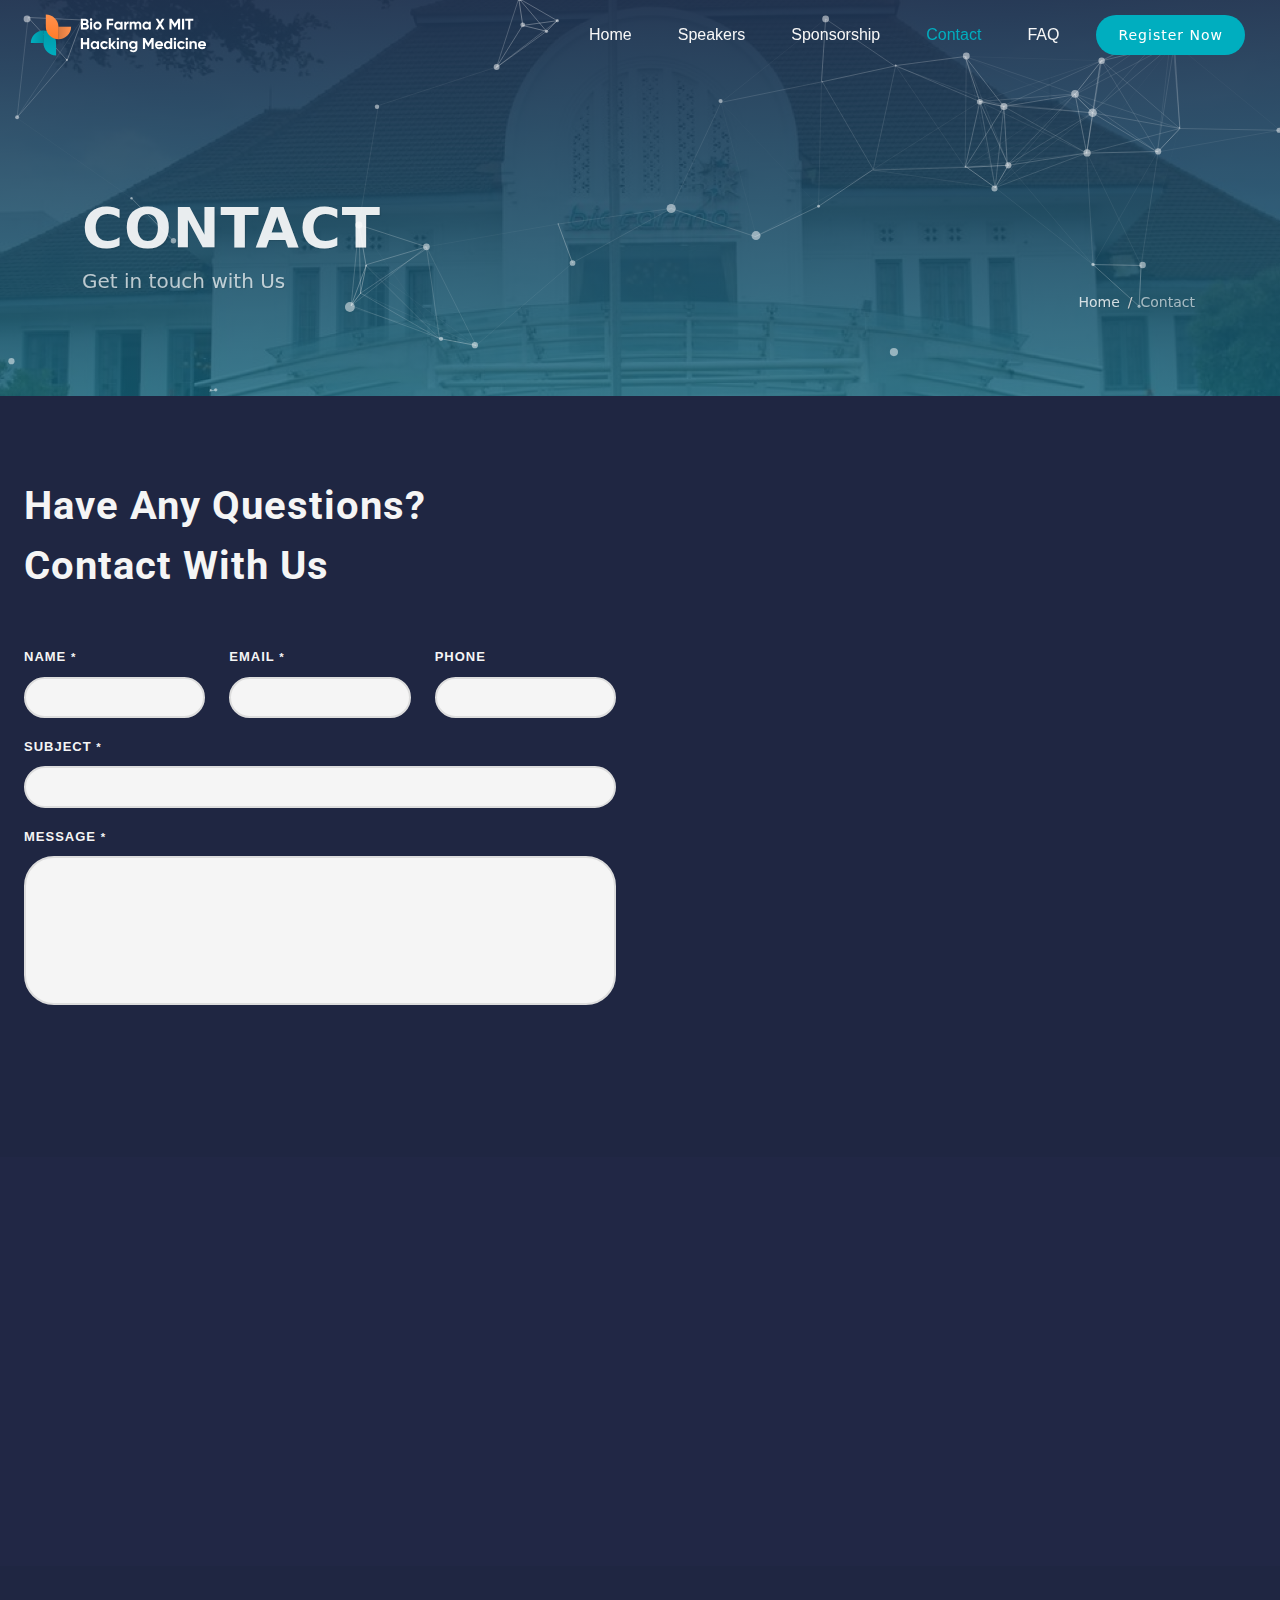
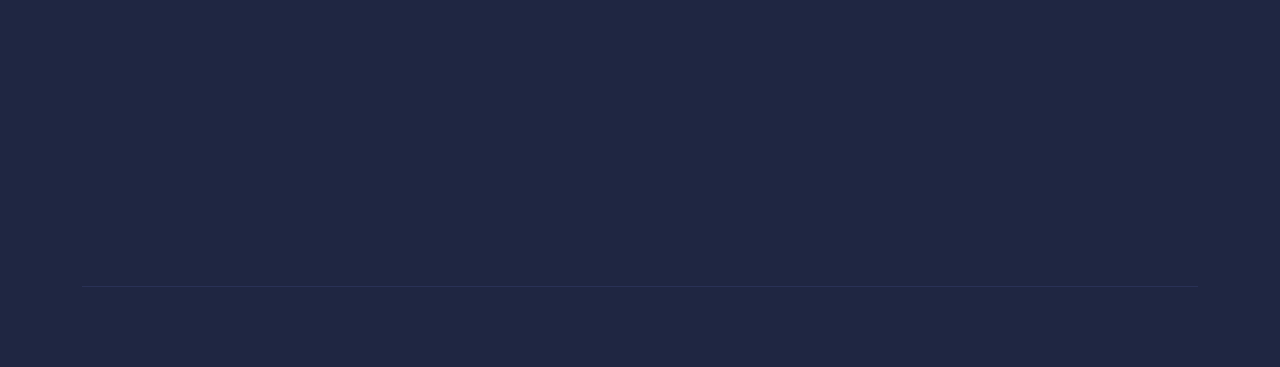
==== contact.html @ 9b9d7ccf "update" ====
<!DOCTYPE html>
<html dir="ltr" lang="en-US">
<head>

	<meta http-equiv="content-type" content="text/html; charset=utf-8" />
	<meta name="author" content="SemiColonWeb" />

	<!-- Stylesheets
	============================================= -->
	<link href="https://fonts.googleapis.com/css?family=Source+Sans+Pro:300,400,600,700|Roboto:300,400,500,700|IBM+Plex+Serif:300,400,500,600&display=swap" rel="stylesheet" type="text/css" />
	<!-- <link href="http://fonts.cdnfonts.com/css/open-sans" rel="stylesheet" type="text/css"> -->
                
	<link rel="stylesheet" href="css/bootstrap.css" type="text/css" />
	<link rel="stylesheet" href="style.css" type="text/css" />

	<!-- One Page Module Specific Stylesheet -->
	<link rel="stylesheet" href="one-page/onepage.css" type="text/css" />
	<!-- / -->

	<link rel="stylesheet" href="https://cdn.jsdelivr.net/npm/bootstrap-icons@1.8.1/font/bootstrap-icons.css">
	<link rel="stylesheet" href="https://cdnjs.cloudflare.com/ajax/libs/font-awesome/6.1.1/css/all.min.css" integrity="sha512-KfkfwYDsLkIlwQp6LFnl8zNdLGxu9YAA1QvwINks4PhcElQSvqcyVLLD9aMhXd13uQjoXtEKNosOWaZqXgel0g==" crossorigin="anonymous" referrerpolicy="no-referrer" />
	<link rel="stylesheet" href="css/dark.css" type="text/css" />
	<link rel="stylesheet" href="css/font-icons.css" type="text/css" />
	<link rel="stylesheet" href="one-page/css/et-line.css" type="text/css" />
	<link rel="stylesheet" href="css/animate.css" type="text/css" />
	<link rel="stylesheet" href="css/magnific-popup.css" type="text/css" />

	<link rel="stylesheet" href="one-page/css/fonts.css" type="text/css" />

	<link rel="stylesheet" href="css/custom.css" type="text/css" />
	<meta name="viewport" content="width=device-width, initial-scale=1" />

	<!-- Document Title
	============================================= -->
	<title>Contact - Bio Farma X MIT Hacking Medicine</title>

	<link rel="icon" type="image/png" sizes="32x32" href="assets/favicon/favicon-32x32.png">
  	<link rel="icon" type="image/png" sizes="16x16" href="assets/favicon/favicon-16x16.png">

	<style>
		.font-secondary { font-family: 'IBM Plex Serif', serif !important; }
		.bgchanger { background-color: #EEE; }

		#oc-watch .owl-item,
		#oc-watch .owl-item img {
			width: auto;
			height: auto;
			margin: 0 auto;
		}

		#oc-watch.owl-carousel .owl-stage {
			display: flex;
			align-items: center;
			justify-content: center;
		}

		#oc-watch .owl-dots { bottom: 20px; }

		#oc-watch .owl-dots { counter-reset: dots; }

		#oc-watch.owl-carousel .owl-dots .owl-dot {
			margin: 0 4px;
			width: auto;
			height: auto;
			opacity: .3 !important;
			border: none;
			background-color: transparent !important;
			font-family: 'IBM Plex Serif', serif;
		}

		#oc-watch .owl-dot:after {
			content: "";
			position: absolute;
			background: #111;
			height: 2px;
			width: 0;
			top: 50%;
			margin: -1px 4px 0;
			transition: all .3s ease;
		}

		#oc-watch.owl-carousel .owl-dots .owl-dot.active {
			margin-right: 34px;
			opacity: 1 !important;
		}

		#oc-watch .owl-dot.active:after { width: 26px; }

		#oc-watch .owl-dot:before {
			counter-increment: dots;
			content: counter(dots, decimal-leading-zero);
		}

		#slider {
			-webkit-transition: background-color .4s ease;
			-o-transition: background-color .4s ease;
			transition: background-color .4s ease;
		}

		@-webkit-keyframes mouse-scroll {
			0% { top: 10%; opacity: 1; }
			100% { top: 30%; opacity: 0; }
		}
		@keyframes mouse-scroll {
			0% { top: 10%; opacity: 1; }
			100% { top: 30%; opacity: 0; }
		}

		@-webkit-keyframes scroll-mouse {
		    from { transform: translateY(-7px); }
		    to { transform: translateY(0); }
		}
		@keyframes scroll-mouse {
		    from { transform: translateY(-7px); }
		    to { transform: translateY(0); }
		}
		.scroll-inner {
			position: relative;
			width: 26px;
			height: 40px;
			border-radius: 18px;
			border: 2px solid #555;
			-webkit-animation: scroll-mouse 1s infinite;
			animation: scroll-mouse 1s infinite;
		}

		.scroll-wheel {
			position: absolute;
			top: 10%;
			left: 50%;
			width: 6px;
			height: 6px;
			border-radius: 50%;
			transform: translateX(-50%);
			background-color: #555;
			-webkit-animation: mouse-scroll 1s infinite;
			-moz-animation: mouse-scroll 1s infinite;
			-o-animation: mouse-scroll 1s infinite;
			animation: mouse-scroll 1s infinite;
		}

		.one-page-arrow {
			bottom: 40px;
			right: 40px;
			left: auto;
		}

	</style>

</head>

<body class="stretched side-push-panel">

	<div class="body-overlay"></div>

	<!-- Document Wrapper
	============================================= -->
	<div id="wrapper" class="clearfix">

		<!-- Header
		============================================= -->
		<header id="header" class="transparent-header full-header dark header-size-custom" data-sticky-shrink="false" data-mobile-sticky="true">
			<div id="header-wrap">
				<div class="container">
					<div class="header-row">

						<!-- Logo
						============================================= -->
						<div id="logo">
							<a href="index.html" class="standard-logo" data-dark-logo="assets/logo/logo-mit-dark.svg"><img src="assets/logo/logo-mit-dark.svg" alt="Canvas Logo"></a>
							<a href="index.html" class="retina-logo" data-dark-logo="assets/logo/logo-mit-dark.svg"><img src="assets/logo/logo-mit-dark.svg" alt="Canvas Logo"></a>
						</div><!-- #logo end -->

						<div class="header-misc d-none d-sm-block">
							<a href="register.html">
								<button class="button button-circle fw-medium ms-0"> Register Now </button>
							</a>
						</div>

						<div id="primary-menu-trigger">
							<svg class="svg-trigger" viewBox="0 0 100 100"><path d="m 30,33 h 40 c 3.722839,0 7.5,3.126468 7.5,8.578427 0,5.451959 -2.727029,8.421573 -7.5,8.421573 h -20"></path><path d="m 30,50 h 40"></path><path d="m 70,67 h -40 c 0,0 -7.5,-0.802118 -7.5,-8.365747 0,-7.563629 7.5,-8.634253 7.5,-8.634253 h 20"></path></svg>
						</div>

						<!-- Primary Navigation
						============================================= -->
						<nav class="primary-menu">

							<ul class="one-page-menu menu-container" data-easing="easeInOutExpo" data-speed="1250" data-offset="70">
								<li class="menu-item">
									<a href="index.html" class="menu-link"><div>Home</div></a>
								</li>
								<li class="menu-item d-none">
									<a href="event.html" class="menu-link"><div>Event</div></a>
								</li>
								<li class="menu-item">
									<a href="#" class="menu-link"><div>Speakers</div></a>
									<ul class="sub-menu-container">
										<li class="menu-item">
											<a class="menu-link" href="speaker.html"><div>Conference Speakers</div></a>
										</li>
										<li class="menu-item">
											<a class="menu-link" href="judges.html"><div>Judges</div></a>
										</li>
										<li class="menu-item">
											<a class="menu-link" href="mentor.html"><div>Mentors</div></a>
										</li>
									</ul>
								</li>
								<li class="menu-item">
									<a href="sponsor.html" class="menu-link"><div>Sponsorship</div></a>
								</li>
								<li class="menu-item current">
									<a href="contact.html" class="menu-link" ><div>Contact</div></a>
								</li>
								<li class="menu-item">
									<a href="faq.html" class="menu-link" ><div>FAQ</div></a>
								</li>
								<li class="menu-item d-block d-sm-none">
									<a href="register.html">
										<button class="button button-circle fw-medium ms-0"> Register Now </button>
									</a>
								</li>
							</ul>

						</nav><!-- #primary-menu end -->

					</div>
				</div>
			</div>
			<div class="header-wrap-clone"></div>
		</header><!-- #header end -->

		<!-- Page Title
		============================================= -->
		<section id="page-title" class="page-title-parallax page-title-dark include-header" data-bottom-top="background-position:0px 300px;" data-top-bottom="background-position:0px -300px;">
			<div id="particles-line"></div>

			<div class="container clearfix" data-animate="fadeInUp" data-delay="10">
				<div class="">
					<h1 class="fw-900">Contact</h1>
					<span class="fc-muted" data-animate="fadeInUp" data-delay="20">Get in touch with Us</span>
				</div>
				<ol class="breadcrumb">
					<li class="breadcrumb-item"><a href="index.html">Home</a></li>
					<li class="breadcrumb-item active" aria-current="page">Contact</li>
				</ol>
			</div>

		</section><!-- #page-title end -->
		

		<!-- Content
		============================================= -->
		<section id="content">
			<div class="content-wrap bg-dark pt-0">
				<div id="section-contact" class="page-section contact bg-dark py-0">

					<div class="row mx-0 bottommargin-lg align-items-stretch bg-dark-2">
						<div class="col-lg-6 px-0 py-6">
							<div class="container-fluid container-md">
								<!-- <h5 class="text-uppercase ls4 fw-normal mb-2 fc-primary" data-animate="fadeInUp" data-delay="10">Contact Us</h5> -->
								<h2 class="text-capitalize fw-bold font-body mb-5" data-animate="fadeInUp" data-delay="30">Have Any Questions?<br> Contact With Us</h2>

								<div class="form-widget">

									<div class="form-result"></div>
	
									<form class="mb-0" id="template-contactform" name="template-contactform" action="include/form.php" method="post">
	
										<div class="form-process">
											<div class="css3-spinner">
												<div class="css3-spinner-scaler"></div>
											</div>
										</div>
										
										<div class="row" data-animate="fadeInUp" data-delay="40">
											<div class="col-md-4 form-group">
												<label for="template-contactform-name">Name <small>*</small></label>
												<input type="text" id="template-contactform-name" name="template-contactform-name" value="" class="sm-form-control required"/>
											</div>
	
											<div class="col-md-4 form-group">
												<label for="template-contactform-email">Email <small>*</small></label>
												<input type="email" id="template-contactform-email" name="template-contactform-email" value="" class="required email sm-form-control" />
											</div>
	
											<div class="col-md-4 form-group">
												<label for="template-contactform-phone">Phone</label>
												<input type="text" id="template-contactform-phone" name="template-contactform-phone" value="" class="sm-form-control" />
											</div>
	
											<div class="w-100"></div>
	
											<div class="col form-group">
												<label for="template-contactform-subject">Subject <small>*</small></label>
												<input type="text" id="template-contactform-subject" name="subject" value="" class="required sm-form-control" />
											</div>
	
											<div class="w-100"></div>
	
											<div class="col-12 form-group">
												<label for="template-contactform-message">Message <small>*</small></label>
												<textarea class="required sm-form-control" id="template-contactform-message" name="template-contactform-message" rows="6" cols="30"></textarea>
											</div>
	
											<div class="col-12 form-group d-none">
												<input type="text" id="template-contactform-botcheck" name="template-contactform-botcheck" value="" class="sm-form-control" />
											</div>
										</div>
										<button data-animate="fadeInUp" data-delay="40" type="submit" id="template-contactform-submit" name="template-contactform-submit" value="submit" class="button button-circle button-large fw-medium">Send Message</button>
	
										<input type="hidden" name="prefix" value="template-contactform-">
	
									</form>
	
								</div>
							</div>
						</div>
						<div class="col-lg-6 d-none d-md-block px-0" id="map-container-google-1" class="z-depth-1-half map-container">
							<iframe data-animate="fadeInRight" data-delay="10" src="https://www.google.com/maps/embed?pb=!1m18!1m12!1m3!1d3960.926352745875!2d107.5982121147204!3d-6.899411595014623!2m3!1f0!2f0!3f0!3m2!1i1024!2i768!4f13.1!3m3!1m2!1s0x2e68e643100f64e5%3A0xb642fd4d3a68face!2sBio%20Farma!5e0!3m2!1sen!2sid!4v1649660480054!5m2!1sen!2sid" style="border:0;" allowfullscreen="" loading="lazy" referrerpolicy="no-referrer-when-downgrade"></iframe>
						</div>
					</div>

					<div class="container clearfix" data-animate="fadeInUp" data-delay="10">

						<div class="row gy-4">
							<div class="col-xl-3 col-md-6">
								<div class="card-contact p-4 center">
									<div class="square-icon">
										<i class="bi bi-geo-alt"></i>
									</div>
									<h4 class="my-3">Head Office</h4>
									<span class="fc-muted">Jl. Pasteur No. 28, Bandung 40161 <br> Jawa Barat Indonesia</span>
								</div>
							</div>
							<div class="col-xl-3 col-md-6">
								<div class="card-contact p-4 center">
									<div class="square-icon">
										<i class="bi bi-envelope"></i>
									</div>
									<h4 class="my-3">Email</h4>
									<a href="mailto:risma.indriyani@biofarma.co.id">
										<span class="fc-muted">Send to <br> risma.indriyani@biofarma.co.id</span>
									</a>
								</div>
							</div>
							<div class="col-xl-3 col-md-6">
								<div class="card-contact p-4 center">
									<div class="square-icon">
										<i class="bi bi-telephone"></i>
									</div>
									<h4 class="my-3">Phone</h4>
									<a href="tel:+62822-6117-7737">
										<span class="fc-muted">Risma Indriyani Mangngalle <br>+62 822-6117-7737</span>
									</a>
								</div>
							</div>
							<div class="col-xl-3 col-md-6">
								<div class="card-contact p-4 center">
									<div class="square-icon">
										<i class="bi bi-instagram"></i>
									</div>
									<h4 class="my-3">Instagram</h4>
									<a href="https://instagram.com/hi.dhc">
										<span class="fc-muted">Follow us <br> @hi.dhc</span>
									</a>
								</div>
							</div>
						</div>

					</div>

				</div>
			</div>
		</section><!-- #content end -->

		<!-- Footer
		============================================= -->
		<footer id="footer" class="bg-dark-2 footer">
			<div class="container">
				<!-- Footer Widgets
				============================================= -->
				<div class="footer-widgets-wrap">

					<div class="row clearfix gy-5">

						<div class="col-lg-6">

							<div class="row">
								<div class="col-lg-8">
									<div class="clearfix mb-4" data-animate="fadeInUp" data-delay="10">
										<img src="assets/logo/logo-mit-dark.svg" alt="Image" class="">
									</div>
									<div class="clearfix" data-animate="fadeInUp" data-delay="20">
										<p class="mb-0 fc-muted">A solution to an existing problem that is developed by intense innovative teamwork in a short amount of time. </p>
									</div>
								</div>
							</div>

						</div>

						<div class="col-lg-6">

							<div class="clearfix dark">
								<div class="row">
									<div class="col-6" data-animate="fadeInUp" data-delay="30">
										<ul class="mb-0">
											<!-- <li class="mb-3"><a href="index.html">Home</a></li> -->
											<li class="mb-3"><a href="speaker.html">Conference Speakers</a></li>
											<li class="mb-3"><a href="judges.html">Judges</a></li>
											<li class="mb-3"><a href="mentor.html">Mentors</a></li>
											<li class="mb-3"><a href="terms.html">Sponsorship</a></li>
										</ul>
									</div>

									<div class="col-6" data-animate="fadeInUp" data-delay="40">
										<ul class="mb-0">
											<li class="mb-3"><a href="contact.html">Contact</a></li>
											<li class="mb-3"><a href="faq.html">FAQ</a></li>
											<li class="mb-3"><a href="terms.html">Terms of Service</a></li>
											<li class="mb-3"><a href="privacy.html">Privacy Policy</a></li>
										</ul>
									</div>
								</div>
							</div>

						</div>

					</div>

				</div><!-- .footer-widgets-wrap end -->
			</div>

			<!-- Copyrights
			============================================= -->
			<div id="copyrights bg-dark-2">
				<div class="container pb-4">

					<div class="line mb-4 mt-0"></div>

					<div class="row justify-content-between d-flex align-items-center gy-4">
						<div class="col-12 col-lg-auto text-center text-lg-start copyrights fc-muted" data-animate="fadeInUp" data-delay="10">
							Copyrights &copy; 2022 All Rights Reserved by <a href="">Bio Farma X MIT
								Hacking Medicine</a>
						</div>

						<div class="col-12 col-lg-auto text-center text-lg-end" data-animate="fadeInUp" data-delay="20">
							<div class=" d-flex justify-content-center">
								<a href="#" class="social-icon inline-block si-small si-borderless mb-0 si-facebook">
									<i class="icon-facebook"></i>
									<i class="icon-facebook"></i>
								</a>
	
								<a href="#" class="social-icon inline-block si-small si-borderless mb-0 si-twitter">
									<i class="icon-twitter"></i>
									<i class="icon-twitter"></i>
								</a>
	
								<a href="#" class="social-icon inline-block si-small si-borderless mb-0 si-gplus">
									<i class="icon-gplus"></i>
									<i class="icon-gplus"></i>
								</a>
	
								<a href="#" class="social-icon inline-block si-small si-borderless mb-0 si-pinterest">
									<i class="icon-pinterest"></i>
									<i class="icon-pinterest"></i>
								</a>
	
								<a href="#" class="social-icon inline-block si-small si-borderless mb-0 si-vimeo">
									<i class="icon-vimeo"></i>
									<i class="icon-vimeo"></i>
								</a>
	
								<a href="#" class="social-icon inline-block si-small si-borderless mb-0 si-github">
									<i class="icon-github"></i>
									<i class="icon-github"></i>
								</a>
	
								<a href="#" class="social-icon inline-block si-small si-borderless mb-0 si-yahoo">
									<i class="icon-yahoo"></i>
									<i class="icon-yahoo"></i>
								</a>
	
								<a href="#" class="social-icon inline-block si-small si-borderless mb-0 si-linkedin">
									<i class="icon-linkedin"></i>
									<i class="icon-linkedin"></i>
								</a>
							</div>
						</div>
					</div>

				</div>
			</div><!-- #copyrights end -->
		</footer><!-- #footer end -->

	</div><!-- #wrapper end -->

	<!-- Go To Top
	============================================= -->
	<div id="gotoTop" class="icon-angle-up"></div>

	<!-- JavaScripts
	============================================= -->
	<script src="js/jquery.js"></script>
	<script src="js/plugins.min.js"></script>
	<script src="https://maps.google.com/maps/api/js?key=YOUR-API-KEY"></script>

	<!-- Main Particles Js
	============================================= -->
	<script src="js/particles/particles.min.js"></script>
	<script src="js/particles/particles-line.js"></script><!-- Particles Line -->

	<!-- Footer Scripts
	============================================= -->
	<script src="js/functions.js"></script>

	<script>

		jQuery(window).on( 'pluginCarouselReady', function() {
			var owlWatch	= $('#oc-watch'),
				owlWatchbg	= $('.bgchanger');

			owlWatch.on('translated.owl.carousel changed.owl.carousel', function(event) {
				var bgcolor = owlWatch.find('.active img').attr('data-bg');
				owlWatchbg.css({ 'background-color': bgcolor });
			});
		});


	</script>

</body>
</html>
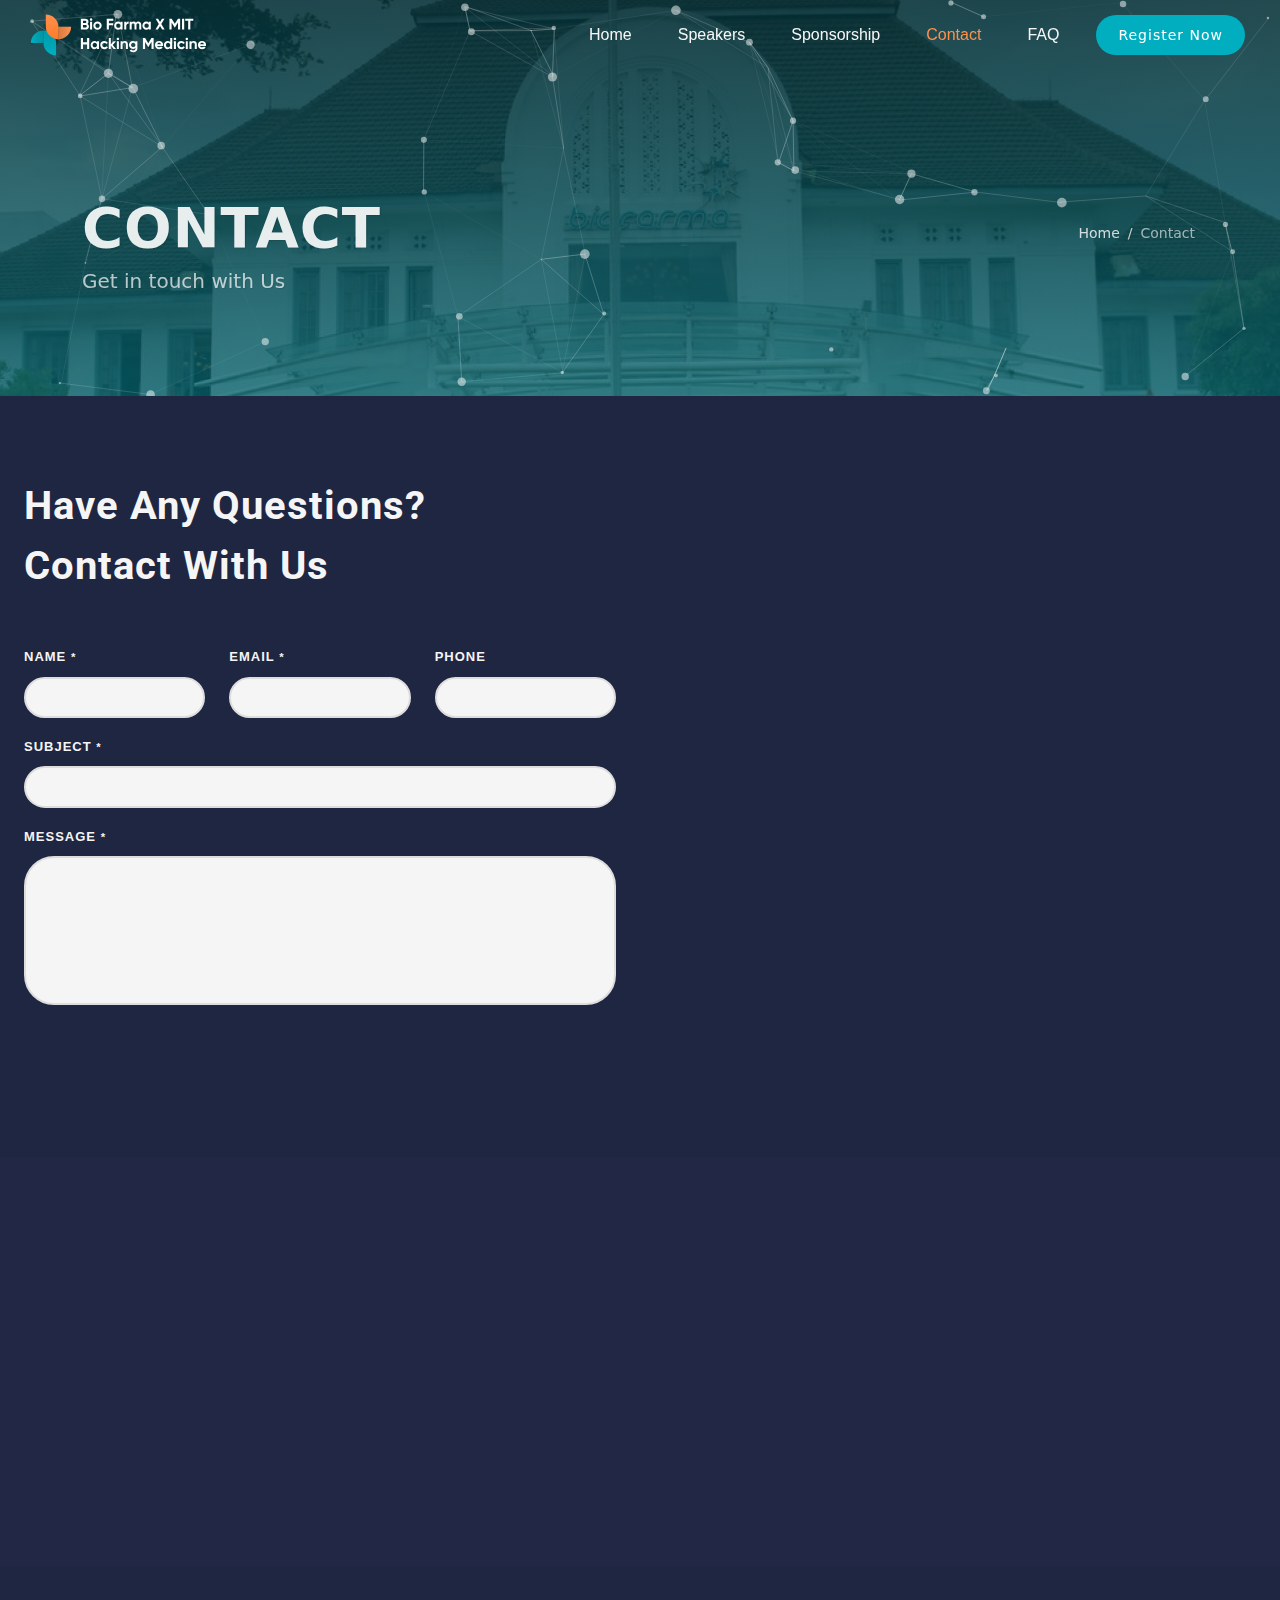
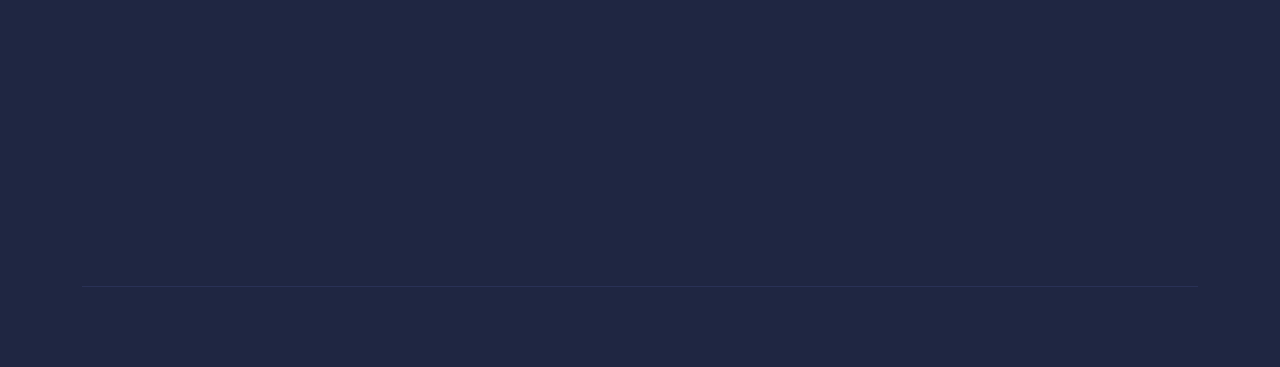
==== commit 4a2fc3f9: "update" ====
--- a/contact.html
+++ b/contact.html
@@ -350,6 +350,7 @@
 										<i class="bi bi-telephone"></i>
 									</div>
 									<h4 class="my-3">Phone</h4>
+									<!-- <a href="https://wa.me/+6282261177737"></a> -->
 									<a href="tel:+62822-6117-7737">
 										<span class="fc-muted">Risma Indriyani Mangngalle <br>+62 822-6117-7737</span>
 									</a>
@@ -440,7 +441,7 @@
 
 					<div class="row justify-content-between d-flex align-items-center gy-4">
 						<div class="col-12 col-lg-auto text-center text-lg-start copyrights fc-muted" data-animate="fadeInUp" data-delay="10">
-							Copyrights &copy; 2022 All Rights Reserved by <a href="">Bio Farma X MIT
+							Copyrights &copy; 2022 All Rights Reserved by <a href="index.html">Bio Farma X MIT
 								Hacking Medicine</a>
 						</div>
 
--- a/css/custom.css
+++ b/css/custom.css
@@ -27,7 +27,7 @@
 }
 
 a:hover {
-    color: #00AEBF;
+    color: #FF914D;
 }
 
 .full-width {
@@ -204,7 +204,7 @@
 }
 
 .sub-menu-container .menu-item.current > .menu-link {
-    color: #00AEBF !important;
+    color: #FF914D !important;
 }
 
 .w-80 {
@@ -227,7 +227,7 @@
 .breadcrumb {
     position: absolute !important;
     width: auto !important;
-    top: 85% !important;
+    top: 50% !important;
     left: auto !important;
     right: 15px !important;
     margin: 0 !important;
@@ -656,7 +656,7 @@
     /* background-image: url('../assets/images/pat3.svg'); */
     background-size: cover;
     padding: 100px 0;
-    background-image: linear-gradient(to top, rgba(0, 174, 191, 0.6), rgb(33, 39, 69)), url("../assets/images/heritage.jpg");
+    background-image: linear-gradient(to top, rgba(0, 174, 191, 0.6), rgba(1, 33, 37, 0.9)), url("../assets/images/heritage.jpg");
 }
 
 .title-block {
@@ -1109,7 +1109,7 @@
 }
 
 .contact .card-contact span:hover {
-    color: #00AEBF !important;
+    color: #FF914D !important;
     transition: all 1s cubic-bezier(.215, .61, .355, 1);
 }
 
@@ -1160,7 +1160,7 @@
 }
 
 .footer a:hover {
-    color: #00AEBF !important;
+    color: #FF914D !important;
 }
 
 .footer .btn:hover {
@@ -1193,6 +1193,10 @@
     border-color: #fff !important;
     border: 0px solid;
 }
+
+.dark .menu-item:hover > .menu-link, .dark .menu-item.current > .menu-link {
+    color: #FF914D;
+  }
 
 .copyrights {
     font-size: 14px;
@@ -1269,11 +1273,12 @@
         background-color: #272F53;
         border-radius: 14px;
         padding: 14px;
+        margin-bottom: 12px !important;
         /* overflow: hidden !important; */
     }
 
     .sub-menu-container {
-        border-left: 2px solid #00AEBF;
+        border-left: 2px solid #FF914D;
         margin-left: 5px;
     }
 
@@ -1327,7 +1332,7 @@
     .sub-menu-container .menu-item:hover > .menu-link {
         background-color: #272F53;
         padding-left: 18px;
-        color: #00AEBF !important;
+        color: #FF914D !important;
         border-radius: 14px;
     }
 
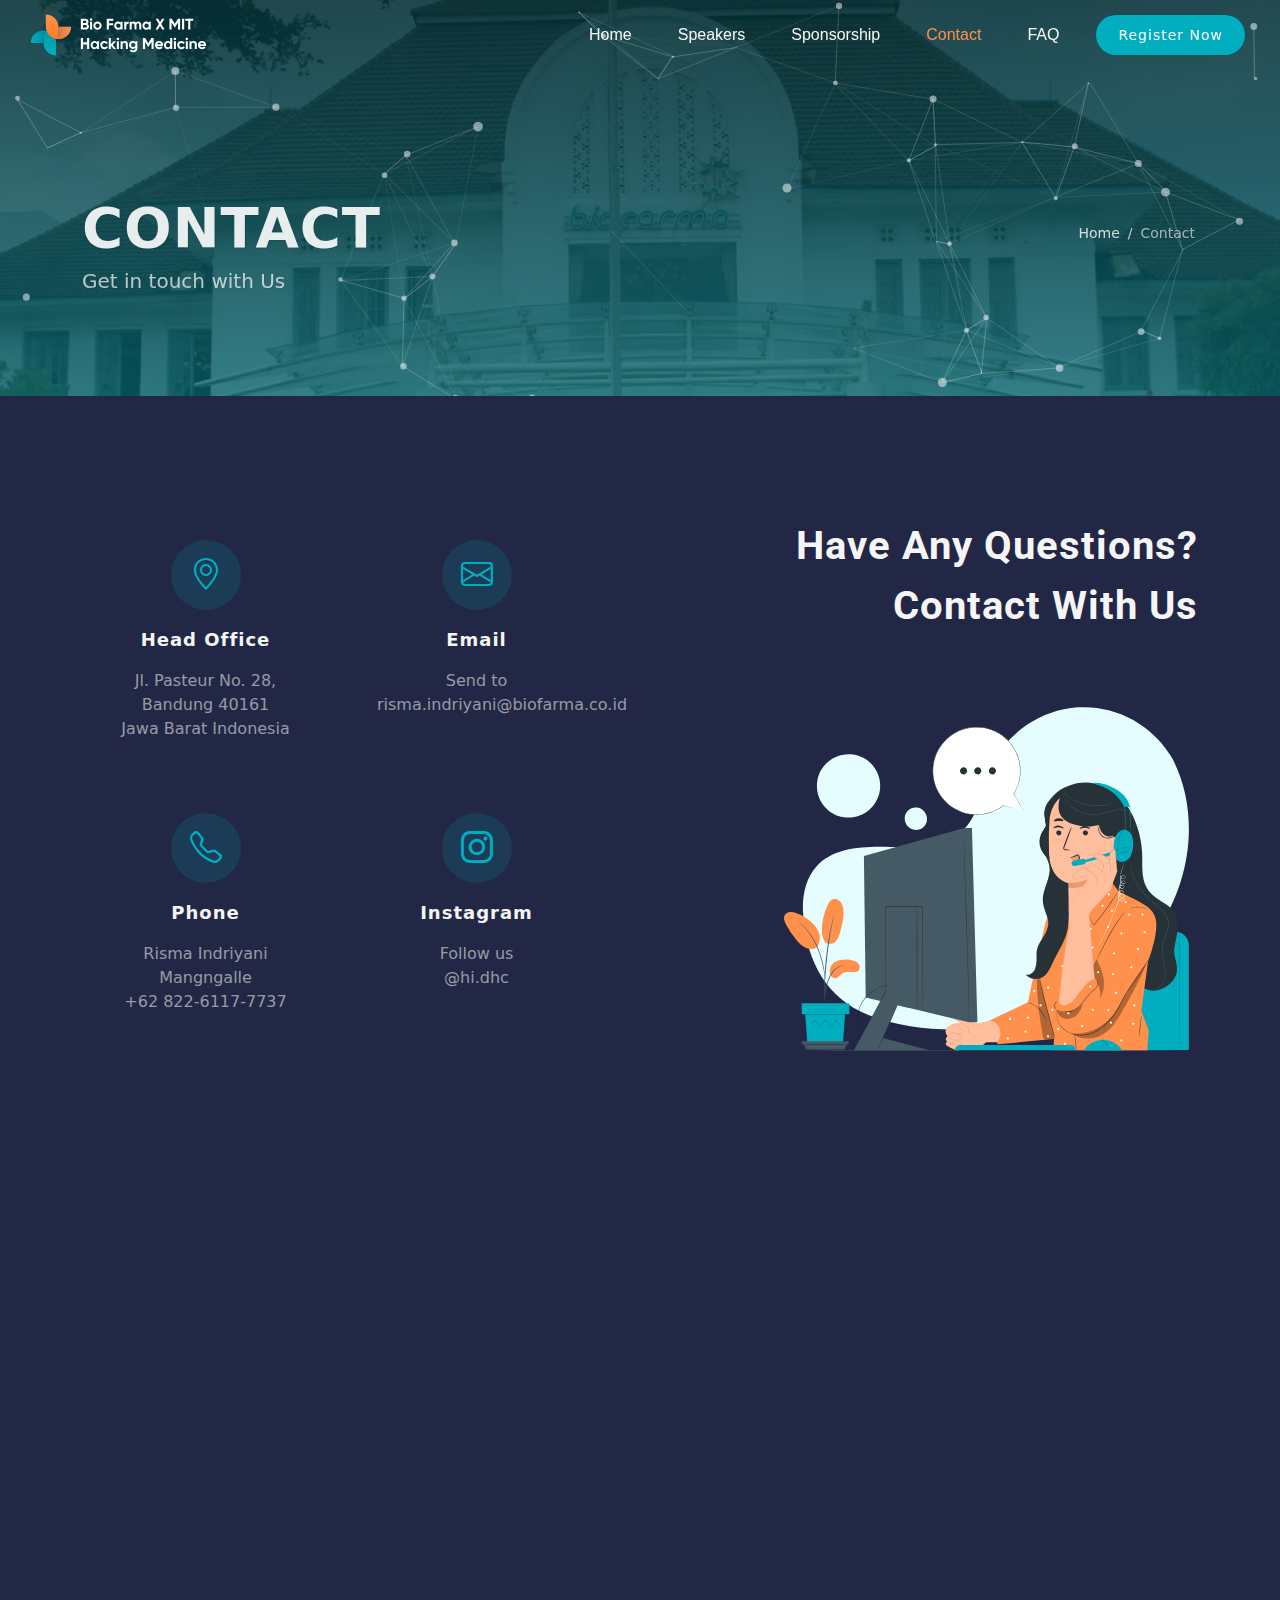
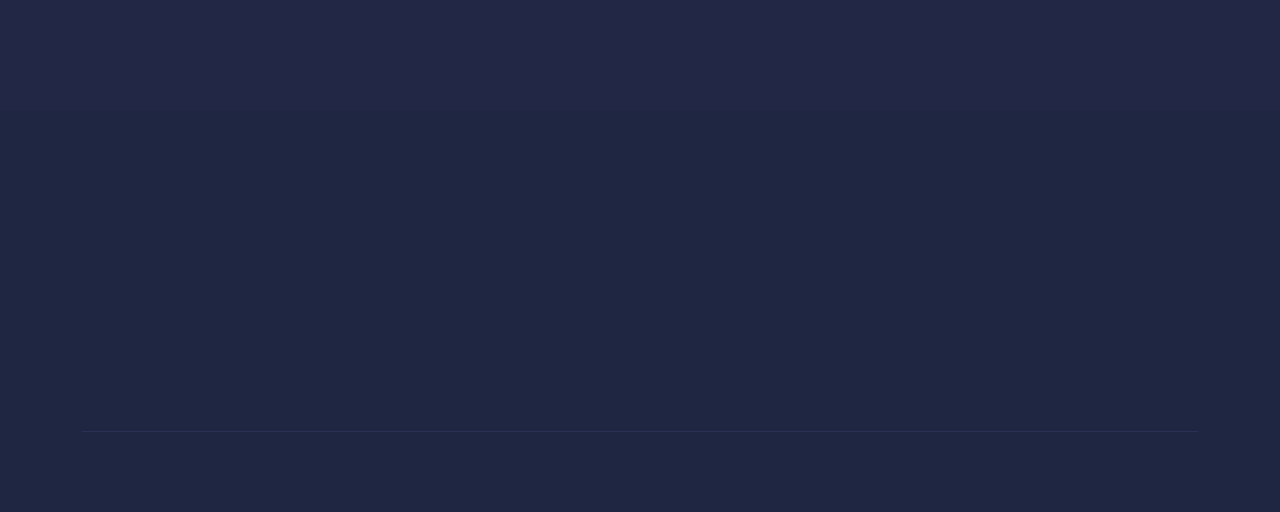
==== commit f6edf65c: "update contact page" ====
--- a/contact.html
+++ b/contact.html
@@ -252,20 +252,20 @@
 		<!-- Content
 		============================================= -->
 		<section id="content">
-			<div class="content-wrap bg-dark pt-0">
-				<div id="section-contact" class="page-section contact bg-dark py-0">
-
-					<div class="row mx-0 bottommargin-lg align-items-stretch bg-dark-2">
+			<div class="content-wrap py-0">
+				<div id="section-contact" class="page-section contact bg-dark pb-0">
+
+					<!-- <div class="row mx-0 bottommargin-lg align-items-stretch bg-dark-2">
 						<div class="col-lg-6 px-0 py-6">
 							<div class="container-fluid container-md">
-								<!-- <h5 class="text-uppercase ls4 fw-normal mb-2 fc-primary" data-animate="fadeInUp" data-delay="10">Contact Us</h5> -->
+								<h5 class="text-uppercase ls4 fw-normal mb-2 fc-primary" data-animate="fadeInUp" data-delay="10">Contact Us</h5>
 								<h2 class="text-capitalize fw-bold font-body mb-5" data-animate="fadeInUp" data-delay="30">Have Any Questions?<br> Contact With Us</h2>
 
 								<div class="form-widget">
 
 									<div class="form-result"></div>
 	
-									<form class="mb-0" id="template-contactform" name="template-contactform" action="include/form.php" method="post">
+									<form class="mb-0" id="template-contactform" name="template-contactform" action="https://formsubmit.co/el/zaleco" method="POST">
 	
 										<div class="form-process">
 											<div class="css3-spinner">
@@ -319,56 +319,71 @@
 						<div class="col-lg-6 d-none d-md-block px-0" id="map-container-google-1" class="z-depth-1-half map-container">
 							<iframe data-animate="fadeInRight" data-delay="10" src="https://www.google.com/maps/embed?pb=!1m18!1m12!1m3!1d3960.926352745875!2d107.5982121147204!3d-6.899411595014623!2m3!1f0!2f0!3f0!3m2!1i1024!2i768!4f13.1!3m3!1m2!1s0x2e68e643100f64e5%3A0xb642fd4d3a68face!2sBio%20Farma!5e0!3m2!1sen!2sid!4v1649660480054!5m2!1sen!2sid" style="border:0;" allowfullscreen="" loading="lazy" referrerpolicy="no-referrer-when-downgrade"></iframe>
 						</div>
-					</div>
-
-					<div class="container clearfix" data-animate="fadeInUp" data-delay="10">
-
-						<div class="row gy-4">
-							<div class="col-xl-3 col-md-6">
-								<div class="card-contact p-4 center">
-									<div class="square-icon">
-										<i class="bi bi-geo-alt"></i>
-									</div>
-									<h4 class="my-3">Head Office</h4>
-									<span class="fc-muted">Jl. Pasteur No. 28, Bandung 40161 <br> Jawa Barat Indonesia</span>
+					</div> -->
+
+					<div class="container clearfix pb-6" data-animate="fadeInUp" data-delay="10">
+
+						<div class="row clearfix gx-6">
+							<div class="col-lg-6 order-2 order-lg-1">
+								<div class="row gy-4">
+									<div class="col-md-6" data-animate="fadeInUp" data-delay="30">
+										<a href="https://goo.gl/maps/KEQRrDXi7SucRiPC6" target="_blank">
+											<div class="card-contact p-4 center">
+												<div class="square-icon">
+													<i class="bi bi-geo-alt"></i>
+												</div>
+												<h4 class="my-3">Head Office</h4>
+												<span class="fc-muted">Jl. Pasteur No. 28, Bandung 40161 <br> Jawa Barat Indonesia</span>
+											</div>
+										</a>
+									</div>
+									<div class="col-md-6" data-animate="fadeInUp" data-delay="40">
+										<a href="mailto:risma.indriyani@biofarma.co.id">
+											<div class="card-contact p-4 center">
+												<div class="square-icon">
+													<i class="bi bi-envelope"></i>
+												</div>
+												<h4 class="my-3">Email</h4>
+												<span class="fc-muted">Send to <br> risma.indriyani@biofarma.co.id</span>
+											</div>
+										</a>
+									</div>
+									<div class="col-md-6" data-animate="fadeInUp" data-delay="50">
+										<a href="tel:+62822-6117-7737">
+											<div class="card-contact p-4 center">
+												<div class="square-icon">
+													<i class="bi bi-telephone"></i>
+												</div>
+												<h4 class="my-3">Phone</h4>
+												<!-- <a href="https://wa.me/+6282261177737"></a> -->
+												<span class="fc-muted">Risma Indriyani Mangngalle <br>+62 822-6117-7737</span>
+											</div>
+										</a>
+									</div>
+									<div class="col-md-6">
+										<a href="https://instagram.com/hi.dhc" target="_blank">
+											<div class="card-contact p-4 center">
+												<div class="square-icon">
+													<i class="bi bi-instagram"></i>
+												</div>
+												<h4 class="my-3">Instagram</h4>
+													<span class="fc-muted">Follow us <br> @hi.dhc</span>
+											</div>
+										</a>
+									</div>
 								</div>
 							</div>
-							<div class="col-xl-3 col-md-6">
-								<div class="card-contact p-4 center">
-									<div class="square-icon">
-										<i class="bi bi-envelope"></i>
-									</div>
-									<h4 class="my-3">Email</h4>
-									<a href="mailto:risma.indriyani@biofarma.co.id">
-										<span class="fc-muted">Send to <br> risma.indriyani@biofarma.co.id</span>
-									</a>
-								</div>
+
+							<div class="col-lg-6 order-1 order-lg-2 text-lg-end text-center mb-6">
+								<h2 class="text-capitalize fw-bold font-body mb-5" data-animate="fadeInUp" data-delay="30">Have Any Questions?<br> Contact With Us</h2>
+								<img data-animate="fadeInUp" data-delay="40" class="w-80" src="assets/images/contact-us.svg" alt="FAQ"  data-animate="fadeInUp" data-delay="40">
 							</div>
-							<div class="col-xl-3 col-md-6">
-								<div class="card-contact p-4 center">
-									<div class="square-icon">
-										<i class="bi bi-telephone"></i>
-									</div>
-									<h4 class="my-3">Phone</h4>
-									<!-- <a href="https://wa.me/+6282261177737"></a> -->
-									<a href="tel:+62822-6117-7737">
-										<span class="fc-muted">Risma Indriyani Mangngalle <br>+62 822-6117-7737</span>
-									</a>
-								</div>
-							</div>
-							<div class="col-xl-3 col-md-6">
-								<div class="card-contact p-4 center">
-									<div class="square-icon">
-										<i class="bi bi-instagram"></i>
-									</div>
-									<h4 class="my-3">Instagram</h4>
-									<a href="https://instagram.com/hi.dhc">
-										<span class="fc-muted">Follow us <br> @hi.dhc</span>
-									</a>
-								</div>
-							</div>
-						</div>
-
+						</div>
+
+					</div>
+
+					<div class="d-none d-md-block px-0 map" id="map-container-google-1" class="z-depth-1-half map-container">
+						<iframe data-animate="fadeInRight" data-delay="10" src="https://www.google.com/maps/embed?pb=!1m18!1m12!1m3!1d3960.926352745875!2d107.5982121147204!3d-6.899411595014623!2m3!1f0!2f0!3f0!3m2!1i1024!2i768!4f13.1!3m3!1m2!1s0x2e68e643100f64e5%3A0xb642fd4d3a68face!2sBio%20Farma!5e0!3m2!1sen!2sid!4v1649660480054!5m2!1sen!2sid" style="border:0;" allowfullscreen="" loading="lazy" referrerpolicy="no-referrer-when-downgrade"></iframe>
 					</div>
 
 				</div>
--- a/css/custom.css
+++ b/css/custom.css
@@ -486,6 +486,7 @@
 
 .track {
     background-image: url("../assets/images/biofarma.jpg");
+    padding-bottom: 150px !important;
 }
 
 [id^="particles-"] {
@@ -1108,9 +1109,13 @@
     transition: all 1s cubic-bezier(.215, .61, .355, 1);
 }
 
-.contact .card-contact span:hover {
+.card-contact:hover span {
     color: #FF914D !important;
     transition: all 1s cubic-bezier(.215, .61, .355, 1);
+}
+
+.map {
+    height: 500px;
 }
 
 .card-contact {
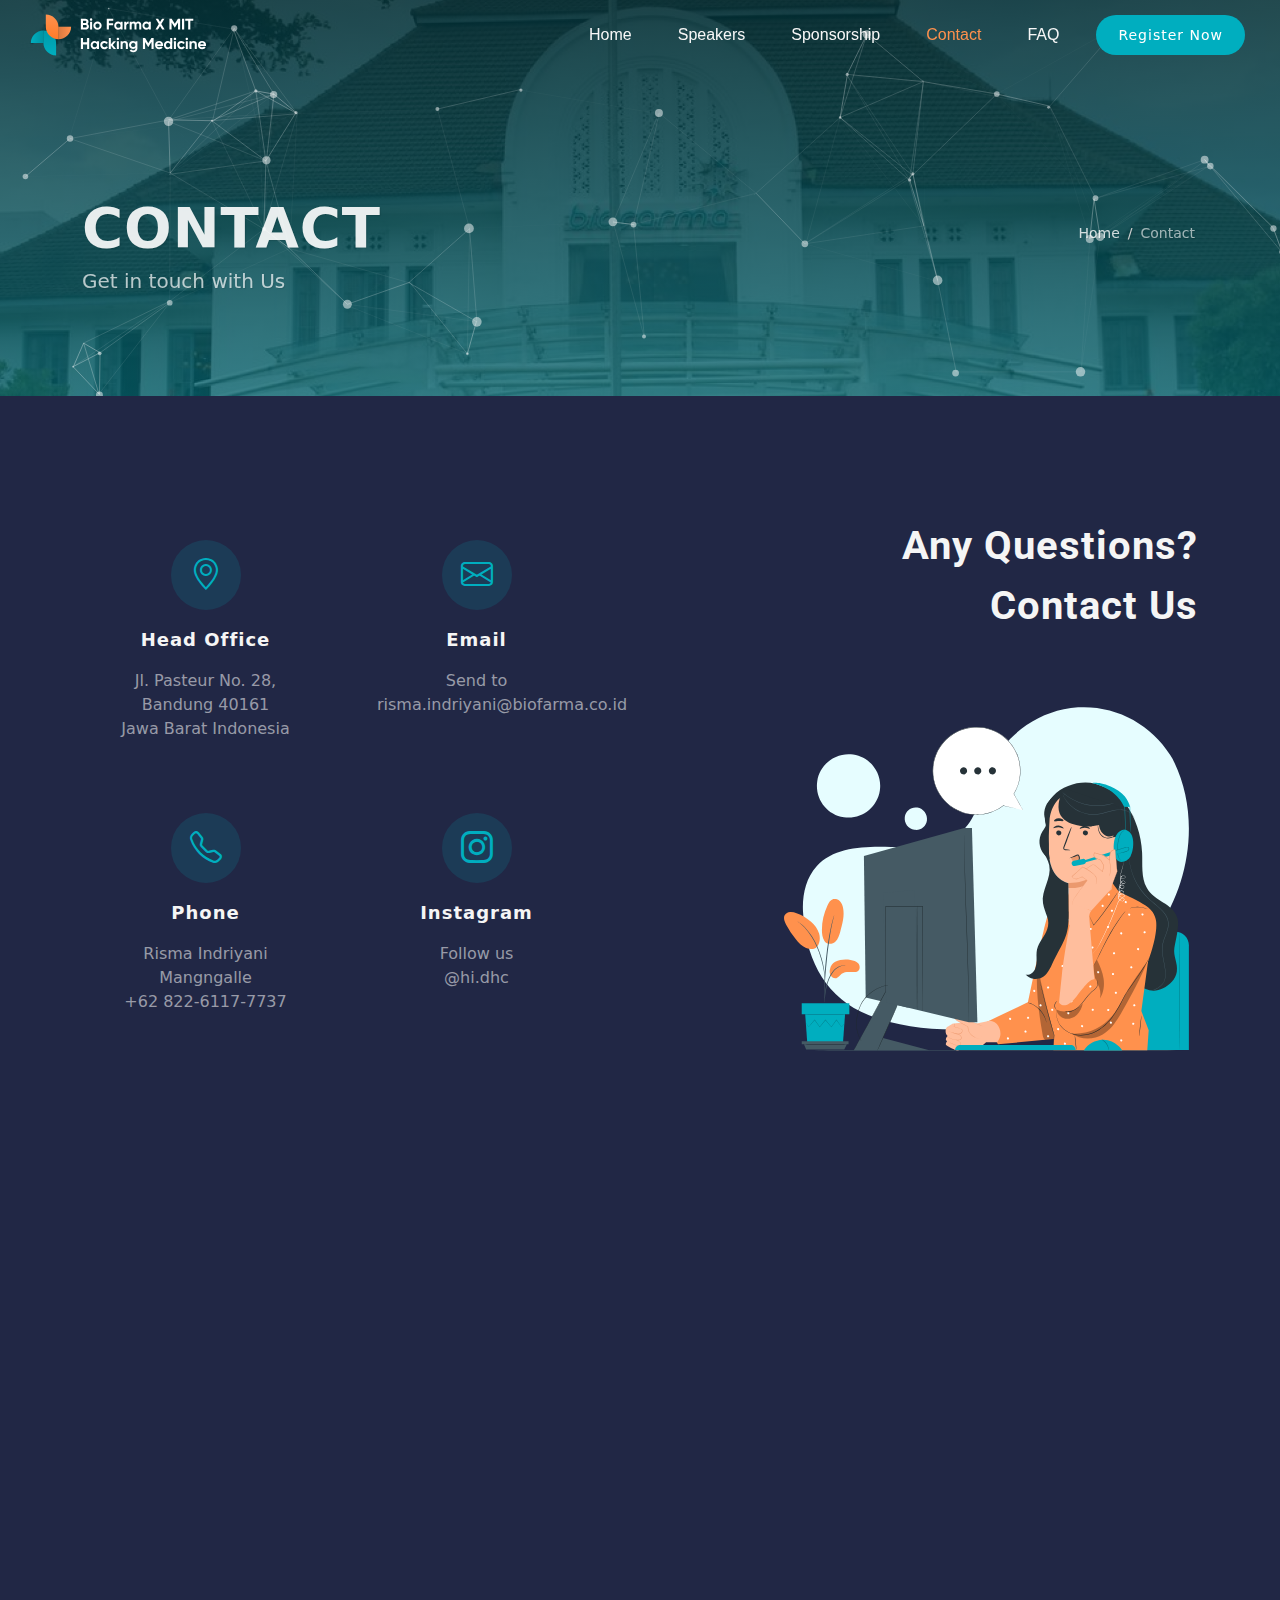
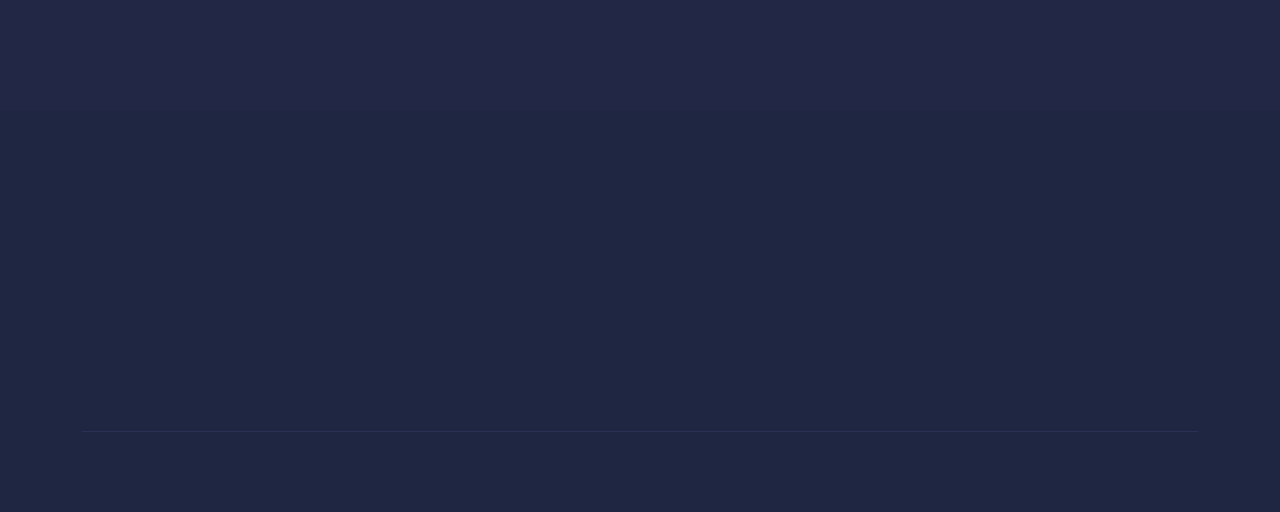
==== commit 8b5e1c0a: "update copy" ====
--- a/contact.html
+++ b/contact.html
@@ -321,7 +321,7 @@
 						</div>
 					</div> -->
 
-					<div class="container clearfix pb-6" data-animate="fadeInUp" data-delay="10">
+					<div class="container clearfix pb-6">
 
 						<div class="row clearfix gx-6">
 							<div class="col-lg-6 order-2 order-lg-1">
@@ -360,7 +360,7 @@
 											</div>
 										</a>
 									</div>
-									<div class="col-md-6">
+									<div class="col-md-6" data-animate="fadeInUp" data-delay="50">
 										<a href="https://instagram.com/hi.dhc" target="_blank">
 											<div class="card-contact p-4 center">
 												<div class="square-icon">
@@ -375,7 +375,7 @@
 							</div>
 
 							<div class="col-lg-6 order-1 order-lg-2 text-lg-end text-center mb-6">
-								<h2 class="text-capitalize fw-bold font-body mb-5" data-animate="fadeInUp" data-delay="30">Have Any Questions?<br> Contact With Us</h2>
+								<h2 class="text-capitalize fw-bold font-body mb-5" data-animate="fadeInUp" data-delay="30">Any questions?<br> Contact us</h2>
 								<img data-animate="fadeInUp" data-delay="40" class="w-80" src="assets/images/contact-us.svg" alt="FAQ"  data-animate="fadeInUp" data-delay="40">
 							</div>
 						</div>
@@ -383,7 +383,7 @@
 					</div>
 
 					<div class="d-none d-md-block px-0 map" id="map-container-google-1" class="z-depth-1-half map-container">
-						<iframe data-animate="fadeInRight" data-delay="10" src="https://www.google.com/maps/embed?pb=!1m18!1m12!1m3!1d3960.926352745875!2d107.5982121147204!3d-6.899411595014623!2m3!1f0!2f0!3f0!3m2!1i1024!2i768!4f13.1!3m3!1m2!1s0x2e68e643100f64e5%3A0xb642fd4d3a68face!2sBio%20Farma!5e0!3m2!1sen!2sid!4v1649660480054!5m2!1sen!2sid" style="border:0;" allowfullscreen="" loading="lazy" referrerpolicy="no-referrer-when-downgrade"></iframe>
+						<iframe data-animate="fadeInUp" data-delay="10" src="https://www.google.com/maps/embed?pb=!1m18!1m12!1m3!1d3960.926352745875!2d107.5982121147204!3d-6.899411595014623!2m3!1f0!2f0!3f0!3m2!1i1024!2i768!4f13.1!3m3!1m2!1s0x2e68e643100f64e5%3A0xb642fd4d3a68face!2sBio%20Farma!5e0!3m2!1sen!2sid!4v1649660480054!5m2!1sen!2sid" style="border:0;" allowfullscreen="" loading="lazy" referrerpolicy="no-referrer-when-downgrade"></iframe>
 					</div>
 
 				</div>
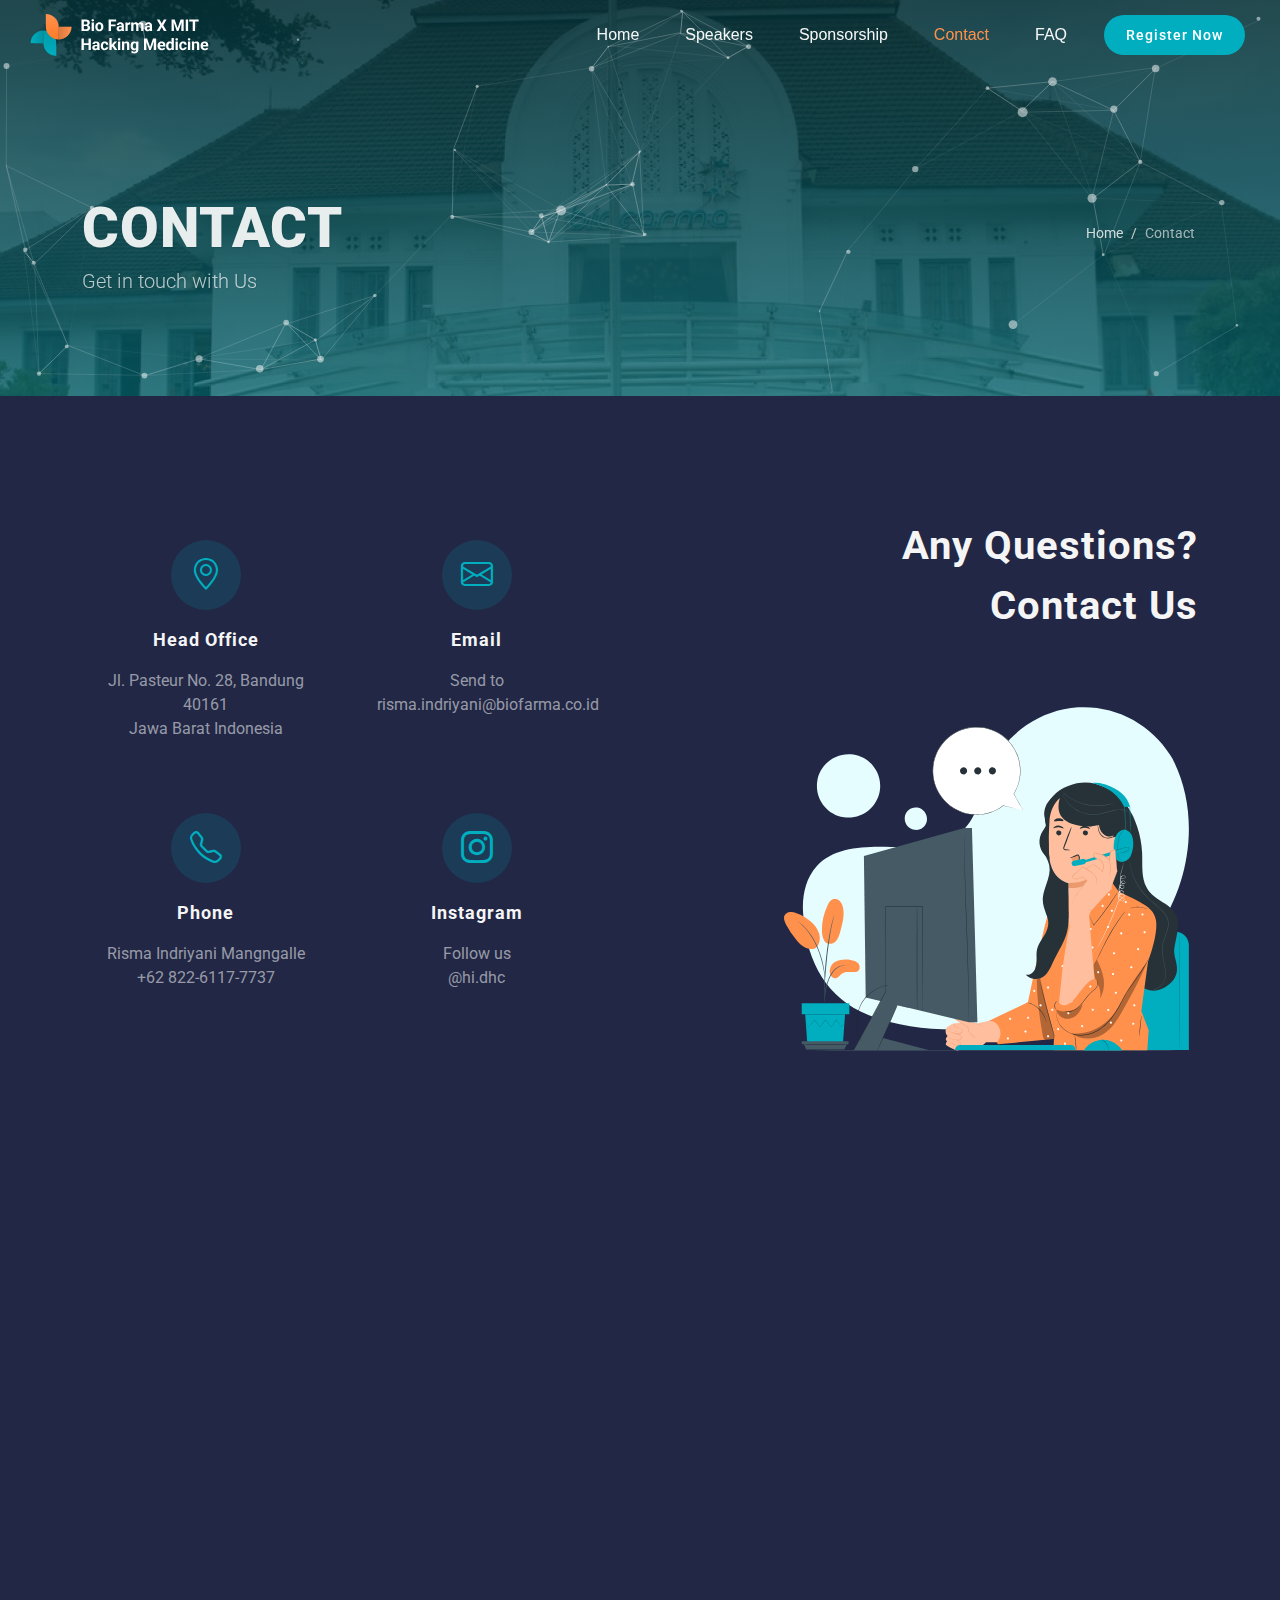
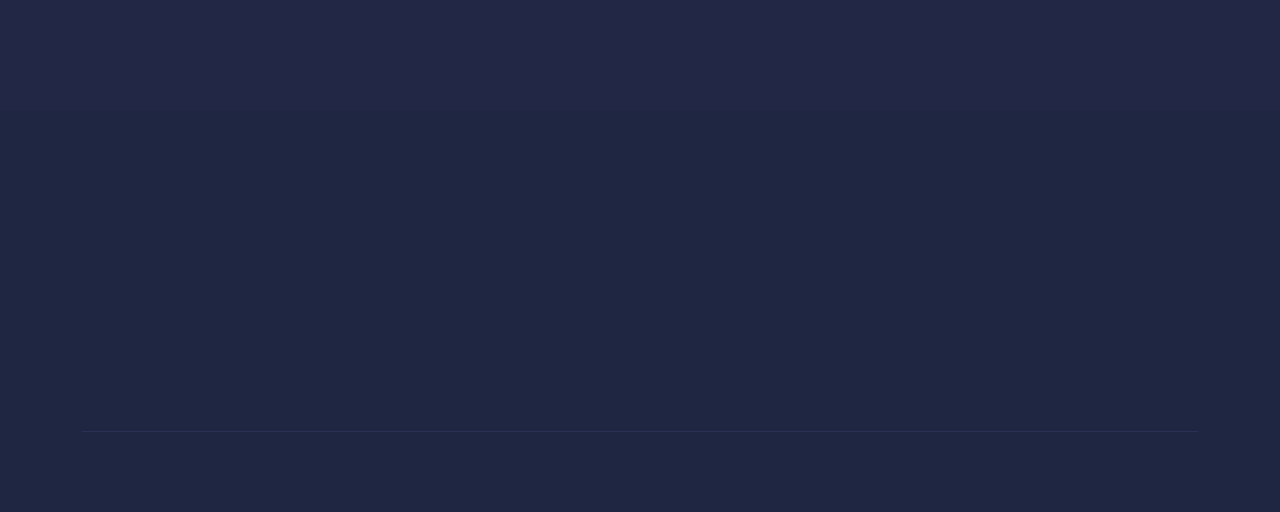
==== commit 5535872d: "update" ====
--- a/contact.html
+++ b/contact.html
@@ -167,8 +167,8 @@
 						<!-- Logo
 						============================================= -->
 						<div id="logo">
-							<a href="index.html" class="standard-logo" data-dark-logo="assets/logo/logo-mit-dark.svg"><img src="assets/logo/logo-mit-dark.svg" alt="Canvas Logo"></a>
-							<a href="index.html" class="retina-logo" data-dark-logo="assets/logo/logo-mit-dark.svg"><img src="assets/logo/logo-mit-dark.svg" alt="Canvas Logo"></a>
+							<a href="index.html" class="standard-logo" data-dark-logo="assets/logo/logo-mit-light.svg"><img src="assets/logo/logo-mit-light.svg" alt="Canvas Logo"></a>
+							<a href="index.html" class="retina-logo" data-dark-logo="assets/logo/logo-mit-light.svg"><img src="assets/logo/logo-mit-light.svg" alt="Canvas Logo"></a>
 						</div><!-- #logo end -->
 
 						<div class="header-misc d-none d-sm-block">
@@ -405,7 +405,7 @@
 							<div class="row">
 								<div class="col-lg-8">
 									<div class="clearfix mb-4" data-animate="fadeInUp" data-delay="10">
-										<img src="assets/logo/logo-mit-dark.svg" alt="Image" class="">
+										<img src="assets/logo/logo-mit-light.svg" alt="Image" class="">
 									</div>
 									<div class="clearfix" data-animate="fadeInUp" data-delay="20">
 										<p class="mb-0 fc-muted">A solution to an existing problem that is developed by intense innovative teamwork in a short amount of time. </p>
--- a/css/custom.css
+++ b/css/custom.css
@@ -8,6 +8,7 @@
 body {
     line-height: 1.5;
     color: #F5F5F5;
+    font-family: 'Roboto', sans-serif !important;
 }
 
 h1, h2, h3, h4, h5, h6 {
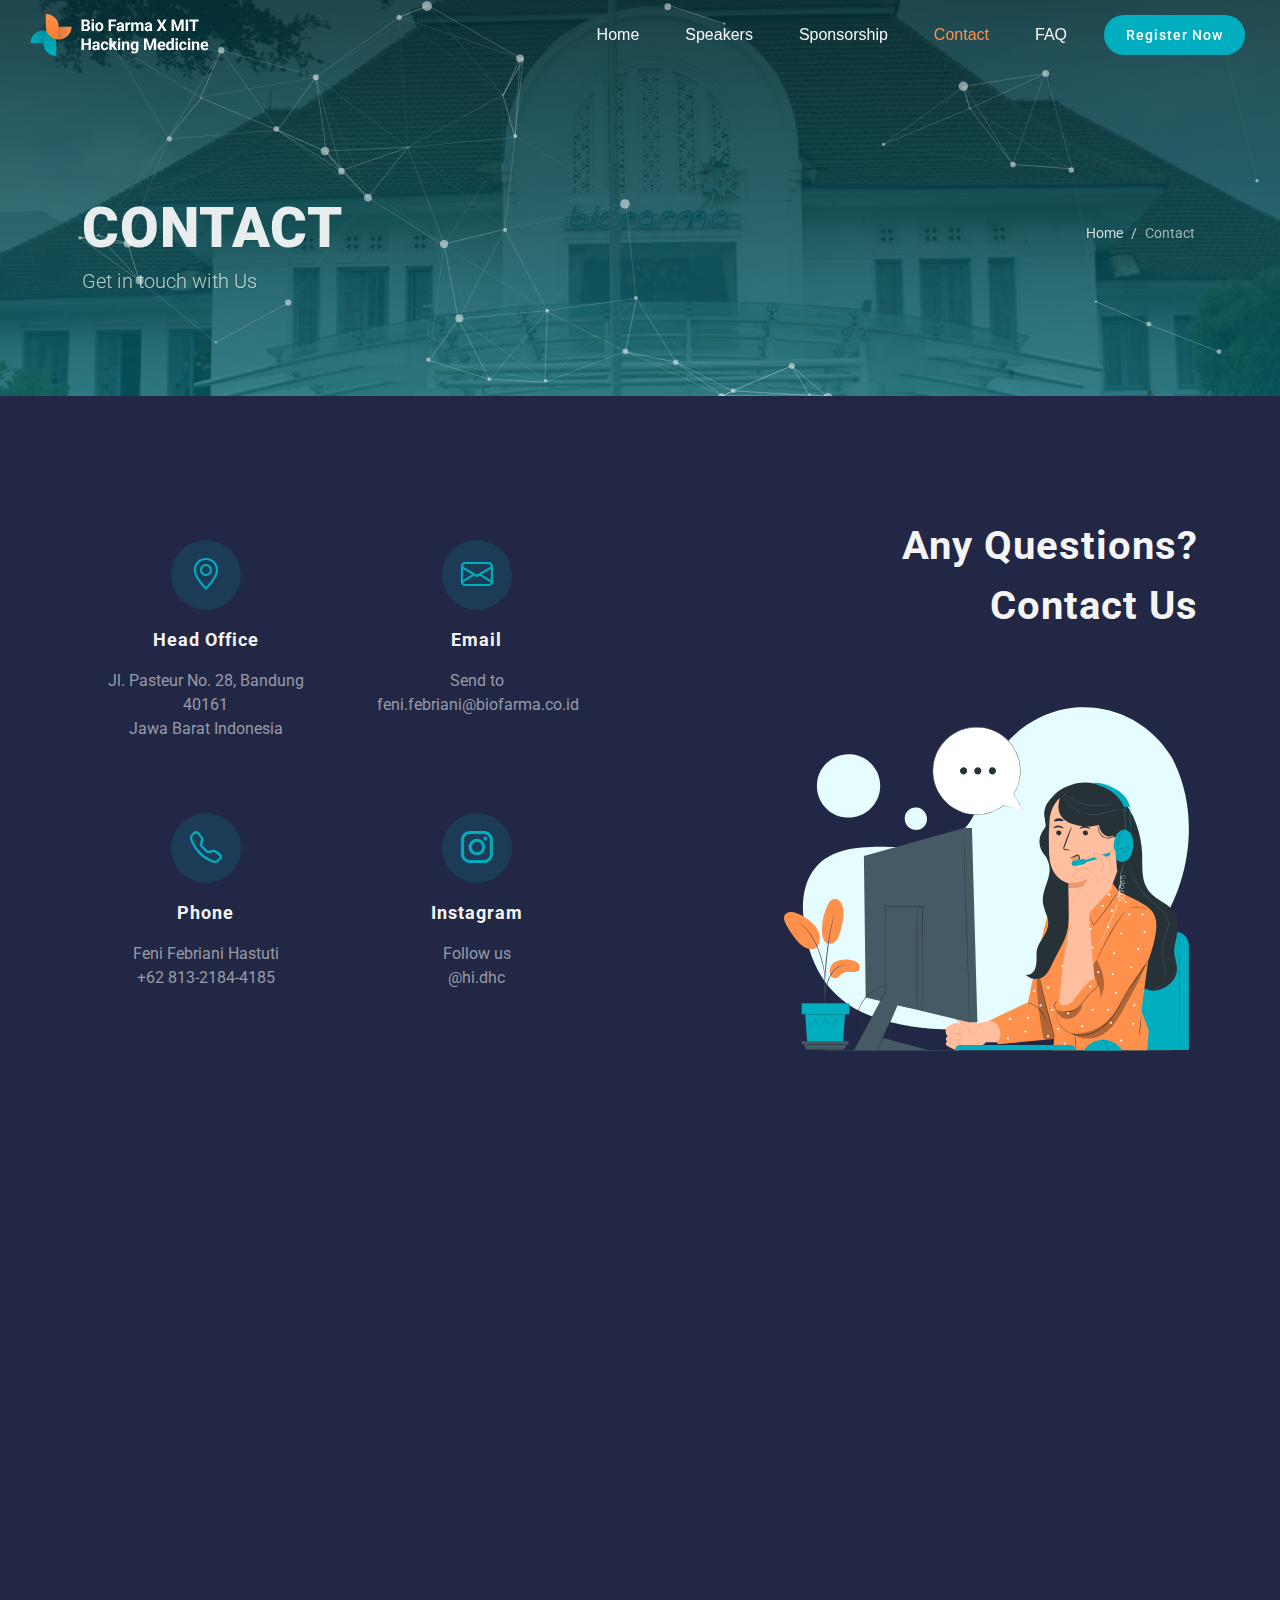
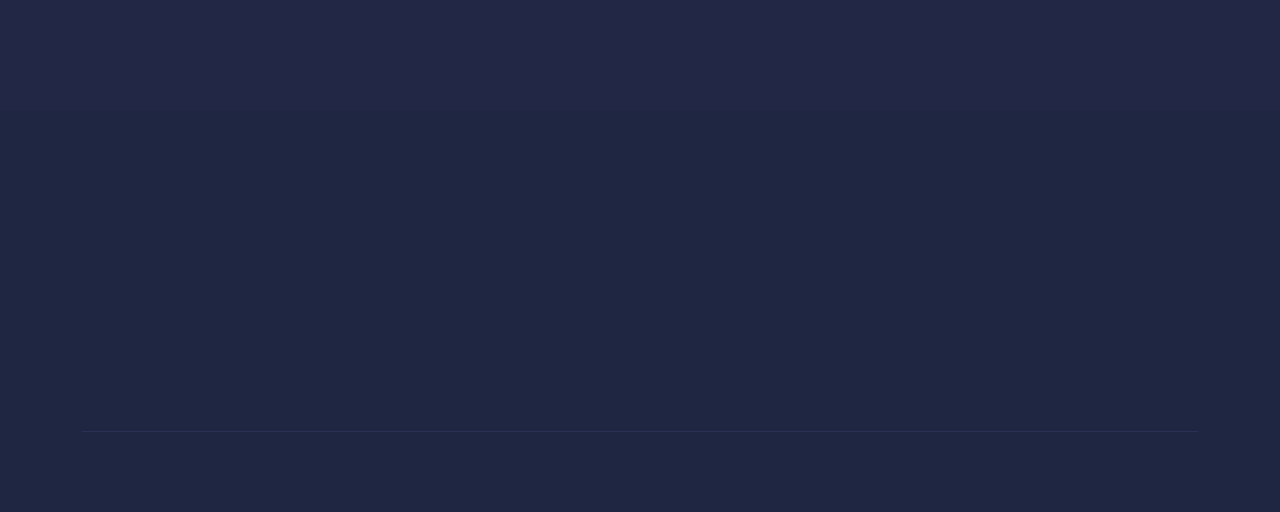
==== commit 87a07977: "update contact" ====
--- a/contact.html
+++ b/contact.html
@@ -338,25 +338,25 @@
 										</a>
 									</div>
 									<div class="col-md-6" data-animate="fadeInUp" data-delay="40">
-										<a href="mailto:risma.indriyani@biofarma.co.id">
+										<a href="mailto:feni.febriani@biofarma.co.id">
 											<div class="card-contact p-4 center">
 												<div class="square-icon">
 													<i class="bi bi-envelope"></i>
 												</div>
 												<h4 class="my-3">Email</h4>
-												<span class="fc-muted">Send to <br> risma.indriyani@biofarma.co.id</span>
+												<span class="fc-muted">Send to <br> feni.febriani@biofarma.co.id</span>
 											</div>
 										</a>
 									</div>
 									<div class="col-md-6" data-animate="fadeInUp" data-delay="50">
-										<a href="tel:+62822-6117-7737">
+										<a href="tel:+62813-2184-4185">
 											<div class="card-contact p-4 center">
 												<div class="square-icon">
 													<i class="bi bi-telephone"></i>
 												</div>
 												<h4 class="my-3">Phone</h4>
 												<!-- <a href="https://wa.me/+6282261177737"></a> -->
-												<span class="fc-muted">Risma Indriyani Mangngalle <br>+62 822-6117-7737</span>
+												<span class="fc-muted">Feni Febriani Hastuti <br>+62 813-2184-4185</span>
 											</div>
 										</a>
 									</div>
--- a/style.css
+++ b/style.css
@@ -10245,7 +10245,7 @@
 		left: 0;
 		margin-left: -26px;
 		width: 50%;
-		border-top: 4px solid #FF914D;
+		border-top: 2px solid #FF914D;
 	}
 
 	.process-steps li::after {
--- a/css/custom.css
+++ b/css/custom.css
@@ -1356,5 +1356,5 @@
 
     .dark #header.full-header, #header.full-header.dark {
         border-bottom-color: transparent !important;
-      }
-}+    }
+}
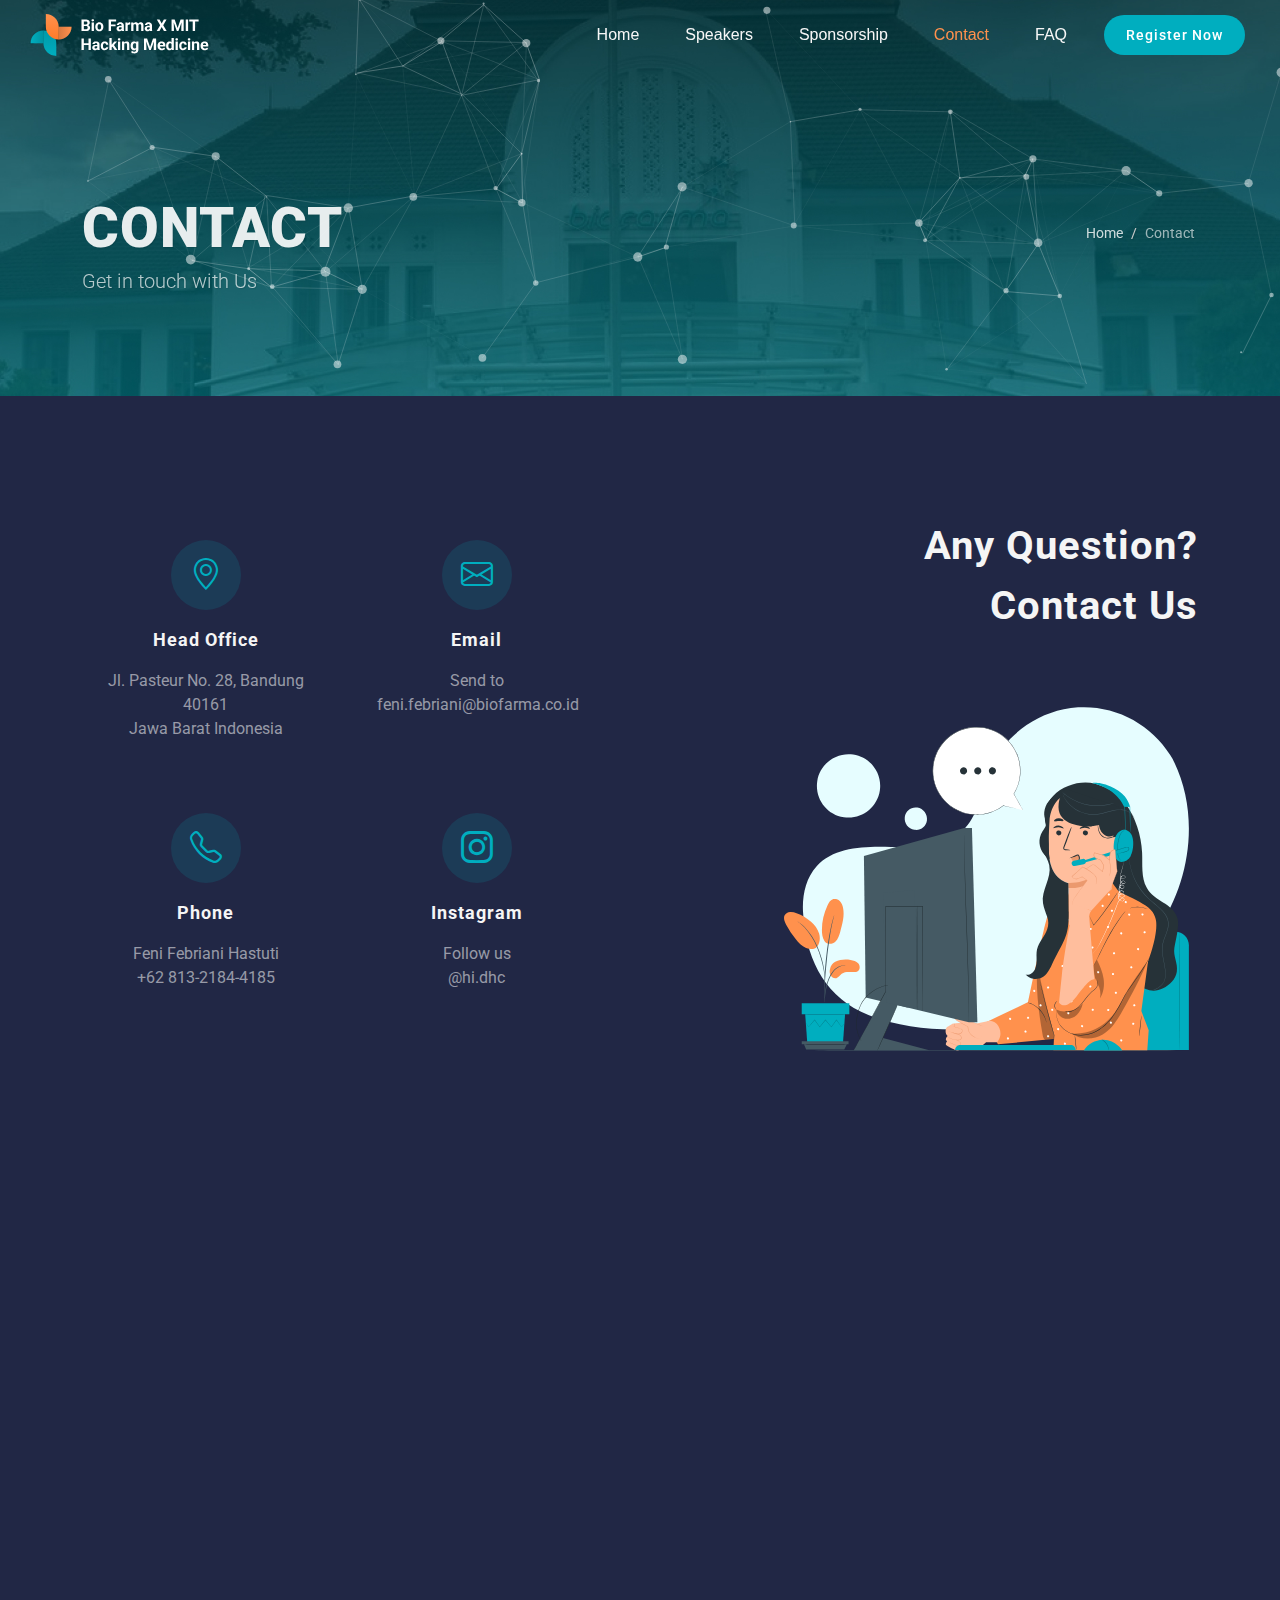
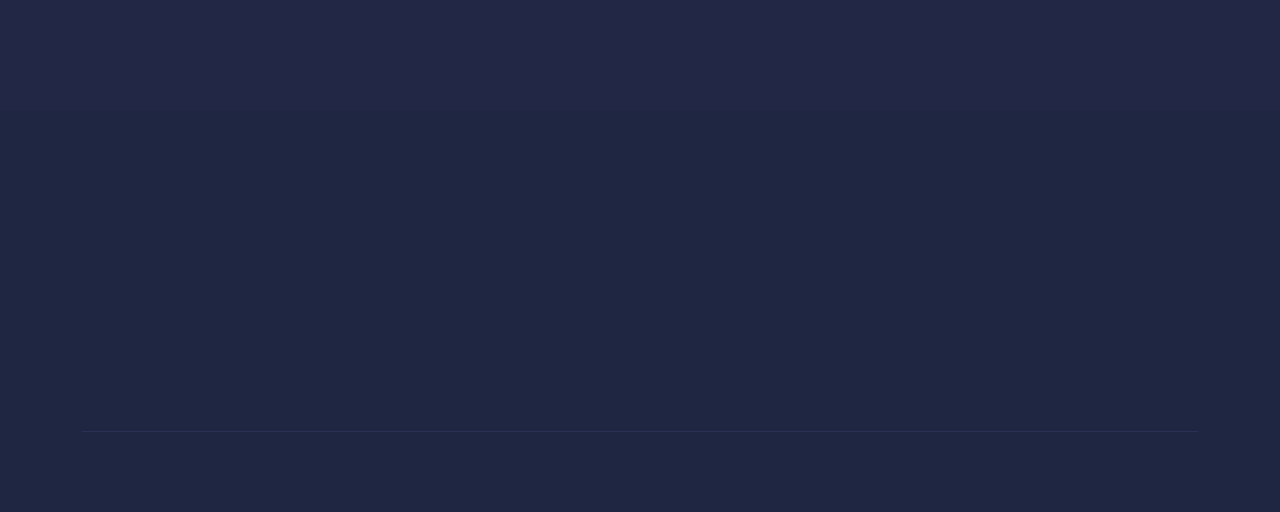
==== commit 1011214f: "update wording" ====
--- a/contact.html
+++ b/contact.html
@@ -375,7 +375,7 @@
 							</div>
 
 							<div class="col-lg-6 order-1 order-lg-2 text-lg-end text-center mb-6">
-								<h2 class="text-capitalize fw-bold font-body mb-5" data-animate="fadeInUp" data-delay="30">Any questions?<br> Contact us</h2>
+								<h2 class="text-capitalize fw-bold font-body mb-5" data-animate="fadeInUp" data-delay="30">Any question?<br> Contact us</h2>
 								<img data-animate="fadeInUp" data-delay="40" class="w-80" src="assets/images/contact-us.svg" alt="FAQ"  data-animate="fadeInUp" data-delay="40">
 							</div>
 						</div>
@@ -408,7 +408,7 @@
 										<img src="assets/logo/logo-mit-light.svg" alt="Image" class="">
 									</div>
 									<div class="clearfix" data-animate="fadeInUp" data-delay="20">
-										<p class="mb-0 fc-muted">A solution to an existing problem that is developed by intense innovative teamwork in a short amount of time. </p>
+										<p class="mb-0 fc-muted">Solutions to existing problems, developed through collaborative, intense, and innovative teamwork in a short amount of time. </p>
 									</div>
 								</div>
 							</div>
@@ -425,7 +425,7 @@
 											<li class="mb-3"><a href="speaker.html">Conference Speakers</a></li>
 											<li class="mb-3"><a href="judges.html">Judges</a></li>
 											<li class="mb-3"><a href="mentor.html">Mentors</a></li>
-											<li class="mb-3"><a href="terms.html">Sponsorship</a></li>
+											<li class="mb-3"><a href="sponsor.html">Sponsorship</a></li>
 										</ul>
 									</div>
 
--- a/css/custom.css
+++ b/css/custom.css
@@ -486,8 +486,10 @@
 }
 
 .track {
-    background-image: url("../assets/images/biofarma.jpg");
+    background-image: url("../assets/images/heritage.jpg");
     padding-bottom: 150px !important;
+    /* background-image: linear-gradient(to top, rgba(0, 174, 191, 0.6), rgba(1, 33, 37, 0.9)), url("../assets/images/heritage.jpg"); */
+    background-size: cover;
 }
 
 [id^="particles-"] {
@@ -655,10 +657,10 @@
 }
 
 #page-title.page-title-dark {
-    /* background-image: url('../assets/images/pat3.svg'); */
+    background-image: url("../assets/images/heritage.jpg");
     background-size: cover;
     padding: 100px 0;
-    background-image: linear-gradient(to top, rgba(0, 174, 191, 0.6), rgba(1, 33, 37, 0.9)), url("../assets/images/heritage.jpg");
+    /* background-image: linear-gradient(to top, rgba(0, 174, 191, 0.6), rgba(1, 33, 37, 0.9)), url("../assets/images/heritage.jpg"); */
 }
 
 .title-block {
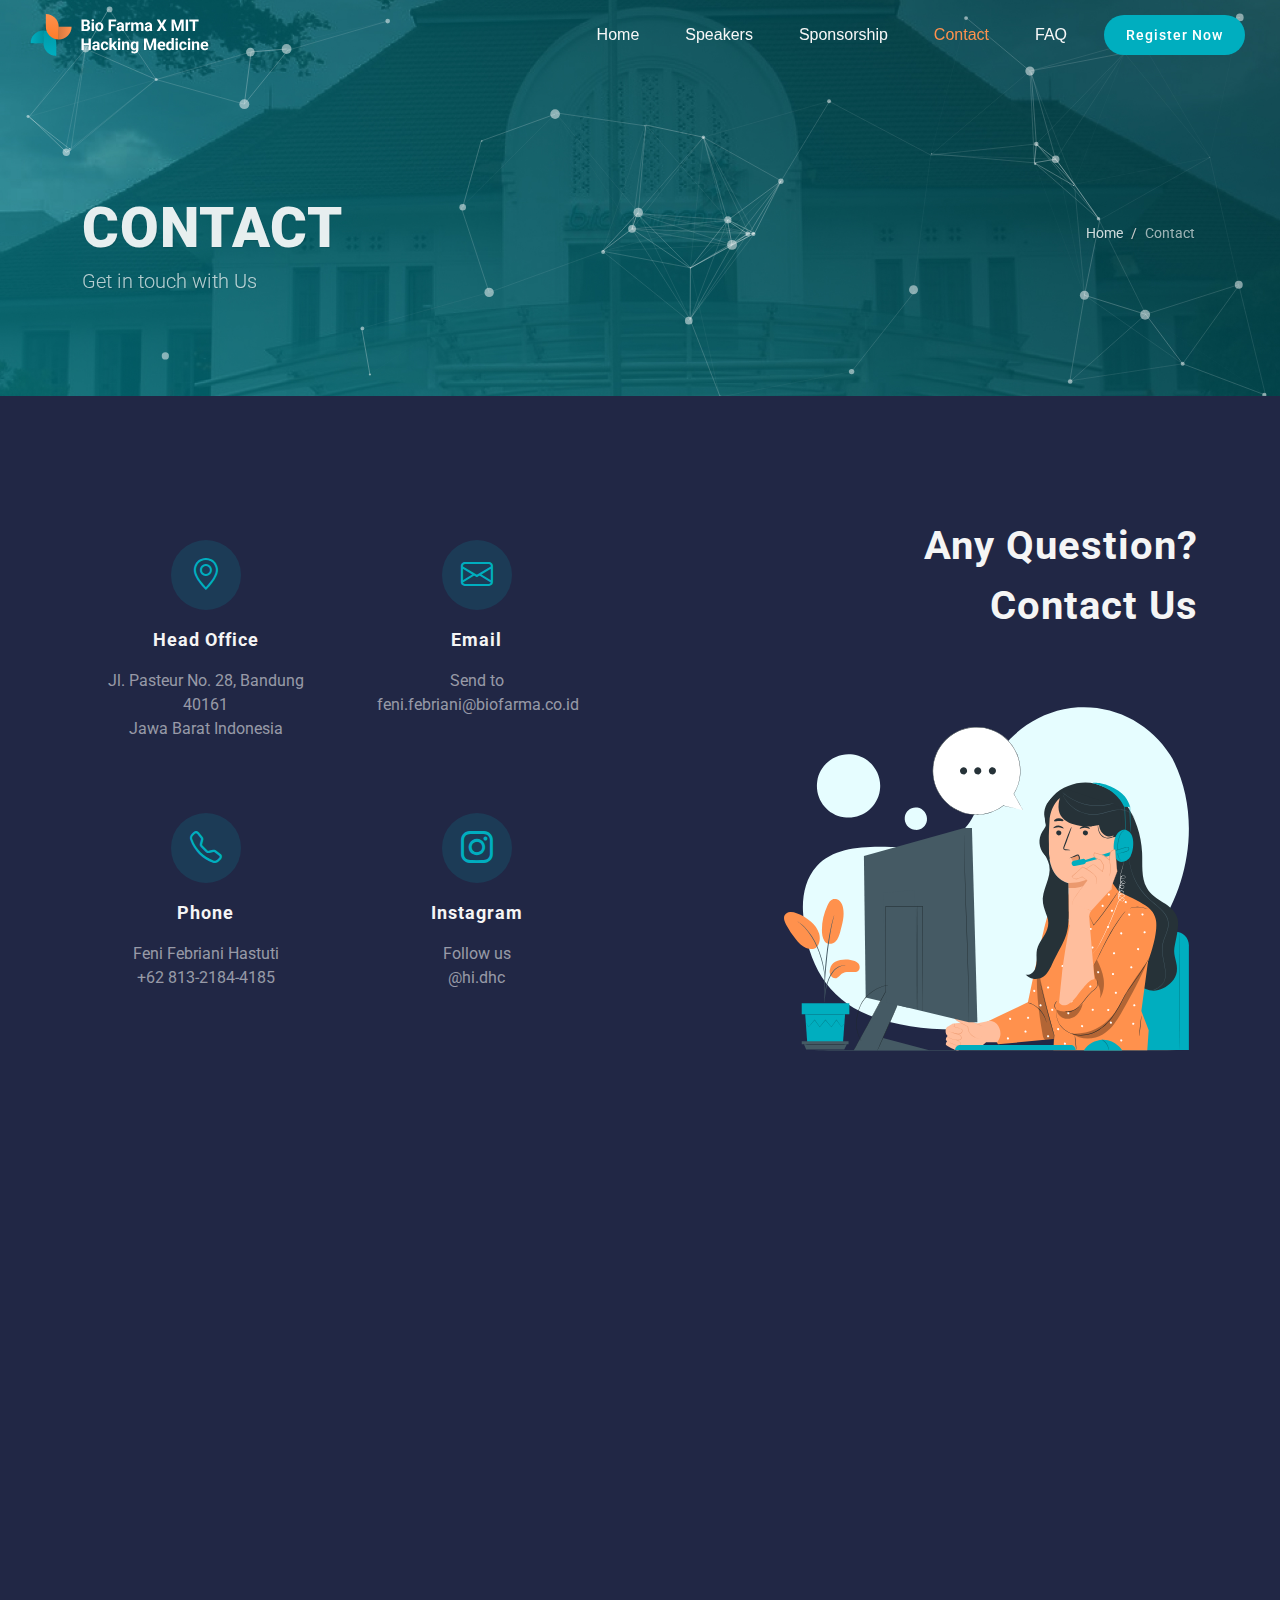
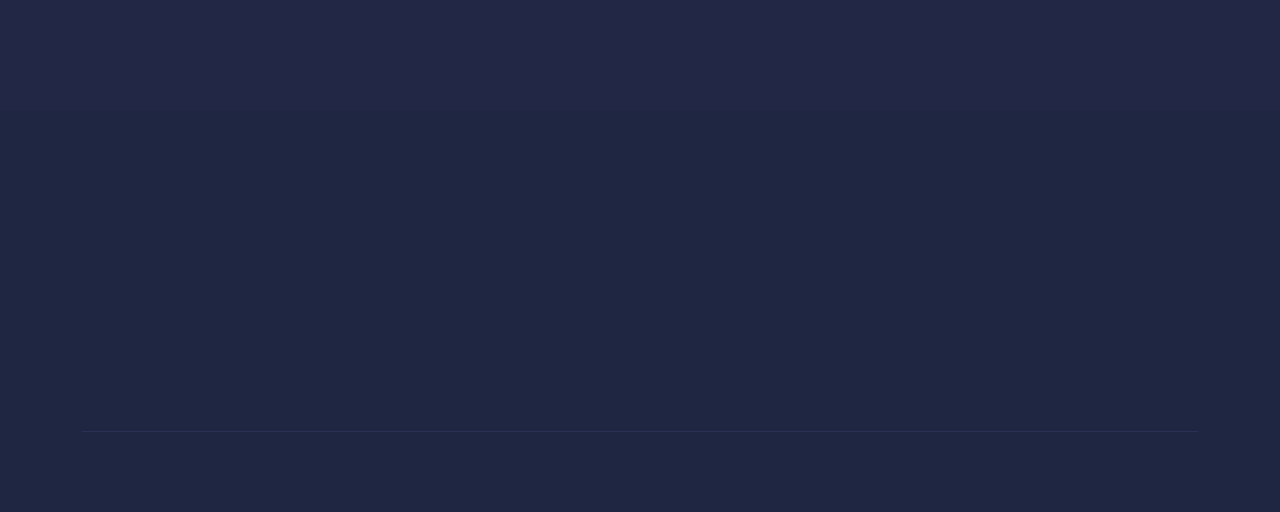
==== commit 6d25b3c6: "update socmed" ====
--- a/contact.html
+++ b/contact.html
@@ -462,44 +462,19 @@
 
 						<div class="col-12 col-lg-auto text-center text-lg-end" data-animate="fadeInUp" data-delay="20">
 							<div class=" d-flex justify-content-center">
-								<a href="#" class="social-icon inline-block si-small si-borderless mb-0 si-facebook">
-									<i class="icon-facebook"></i>
-									<i class="icon-facebook"></i>
+								<a href="https://instagram.com/hi.dhc" class="social-icon inline-block si-small si-borderless mb-0 si-instagram">
+									<i class="icon-instagram"></i>
+									<i class="icon-instagram"></i>
 								</a>
 	
-								<a href="#" class="social-icon inline-block si-small si-borderless mb-0 si-twitter">
-									<i class="icon-twitter"></i>
-									<i class="icon-twitter"></i>
+								<a href="mailto:feni.febriani@biofarma.co.id" class="social-icon inline-block si-small si-borderless mb-0 si-gplus">
+									<i class="icon-email"></i>
+									<i class="icon-email"></i>
 								</a>
 	
-								<a href="#" class="social-icon inline-block si-small si-borderless mb-0 si-gplus">
-									<i class="icon-gplus"></i>
-									<i class="icon-gplus"></i>
-								</a>
-	
-								<a href="#" class="social-icon inline-block si-small si-borderless mb-0 si-pinterest">
-									<i class="icon-pinterest"></i>
-									<i class="icon-pinterest"></i>
-								</a>
-	
-								<a href="#" class="social-icon inline-block si-small si-borderless mb-0 si-vimeo">
-									<i class="icon-vimeo"></i>
-									<i class="icon-vimeo"></i>
-								</a>
-	
-								<a href="#" class="social-icon inline-block si-small si-borderless mb-0 si-github">
-									<i class="icon-github"></i>
-									<i class="icon-github"></i>
-								</a>
-	
-								<a href="#" class="social-icon inline-block si-small si-borderless mb-0 si-yahoo">
-									<i class="icon-yahoo"></i>
-									<i class="icon-yahoo"></i>
-								</a>
-	
-								<a href="#" class="social-icon inline-block si-small si-borderless mb-0 si-linkedin">
-									<i class="icon-linkedin"></i>
-									<i class="icon-linkedin"></i>
+								<a href="tel:+62813-2184-4185" class="social-icon inline-block si-small si-borderless mb-0 si-linkedin">
+									<i class="icon-phone"></i>
+									<i class="icon-phone"></i>
 								</a>
 							</div>
 						</div>
--- a/css/custom.css
+++ b/css/custom.css
@@ -300,6 +300,7 @@
 .specialist .owl-carousel .owl-stage-outer {
     height: 190px;
 }
+
 
 /* ----------------------------------------------------------------------------
 	Services Grid
